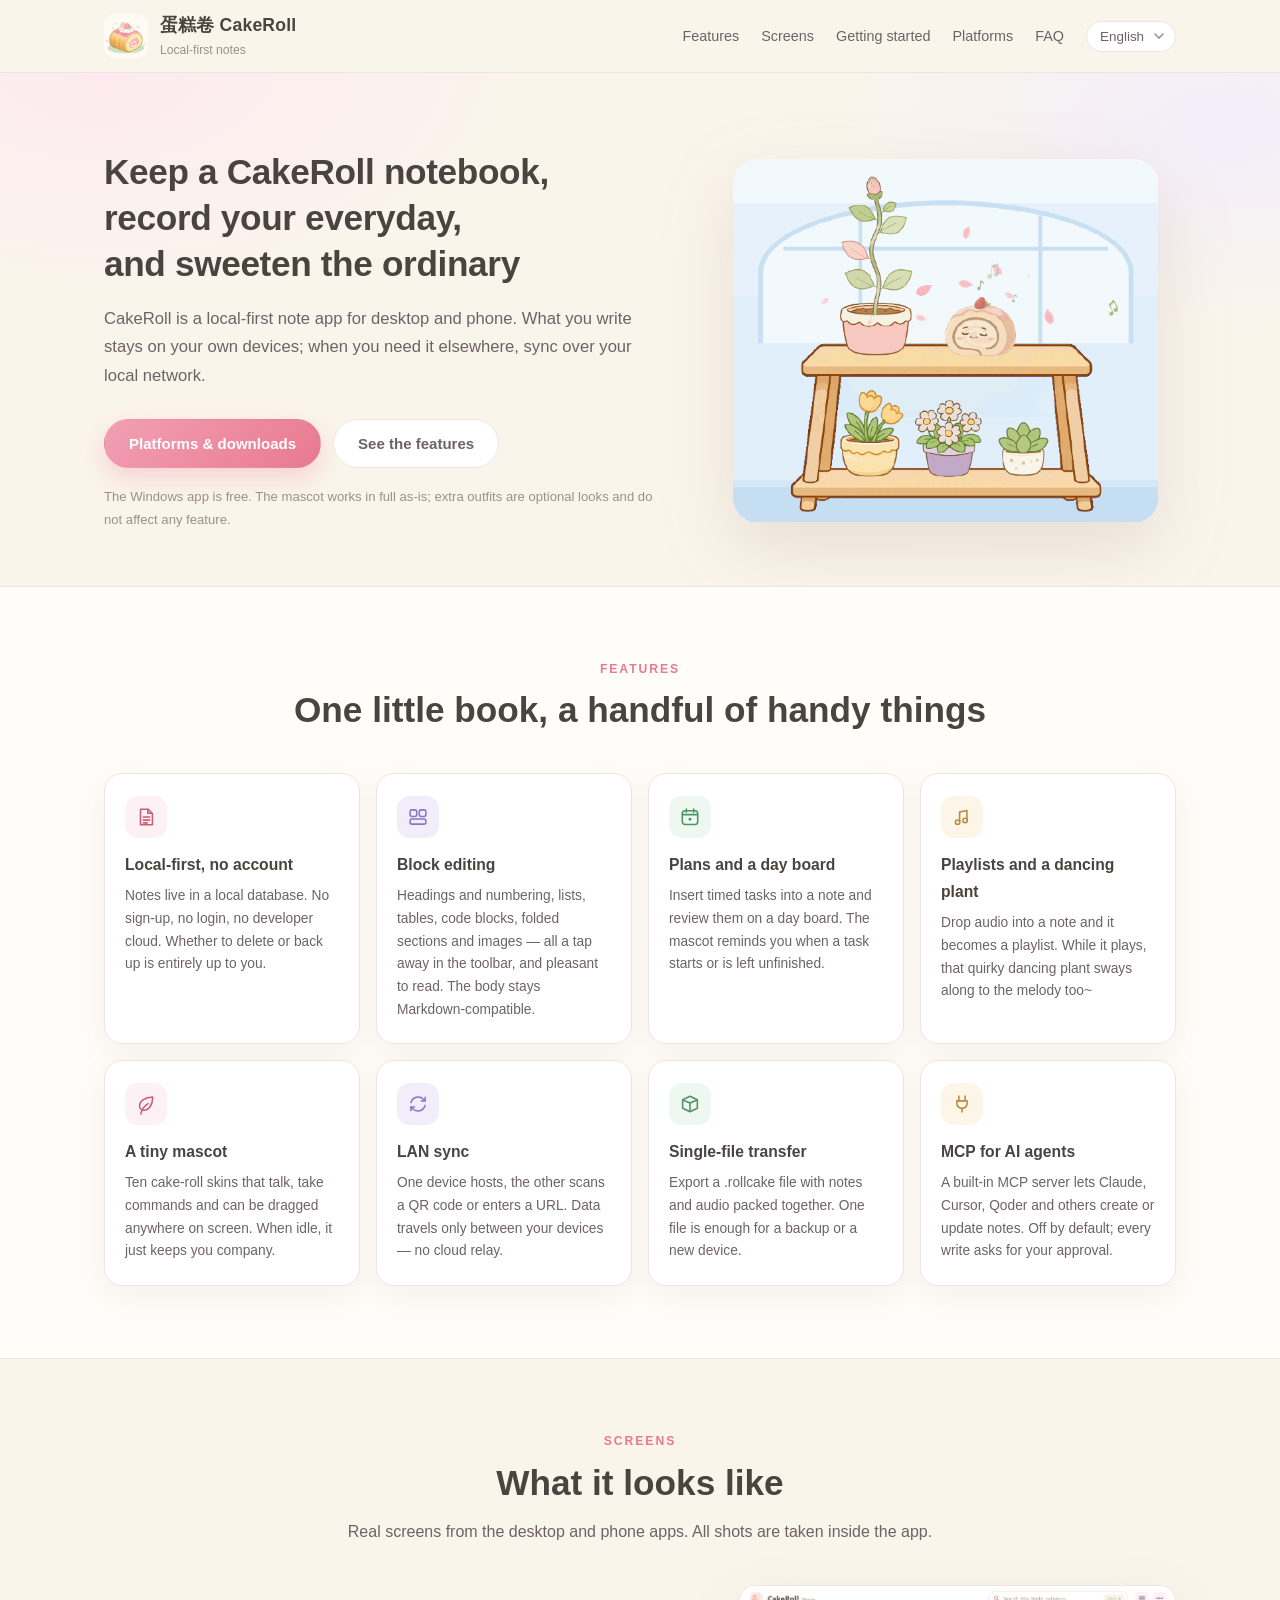
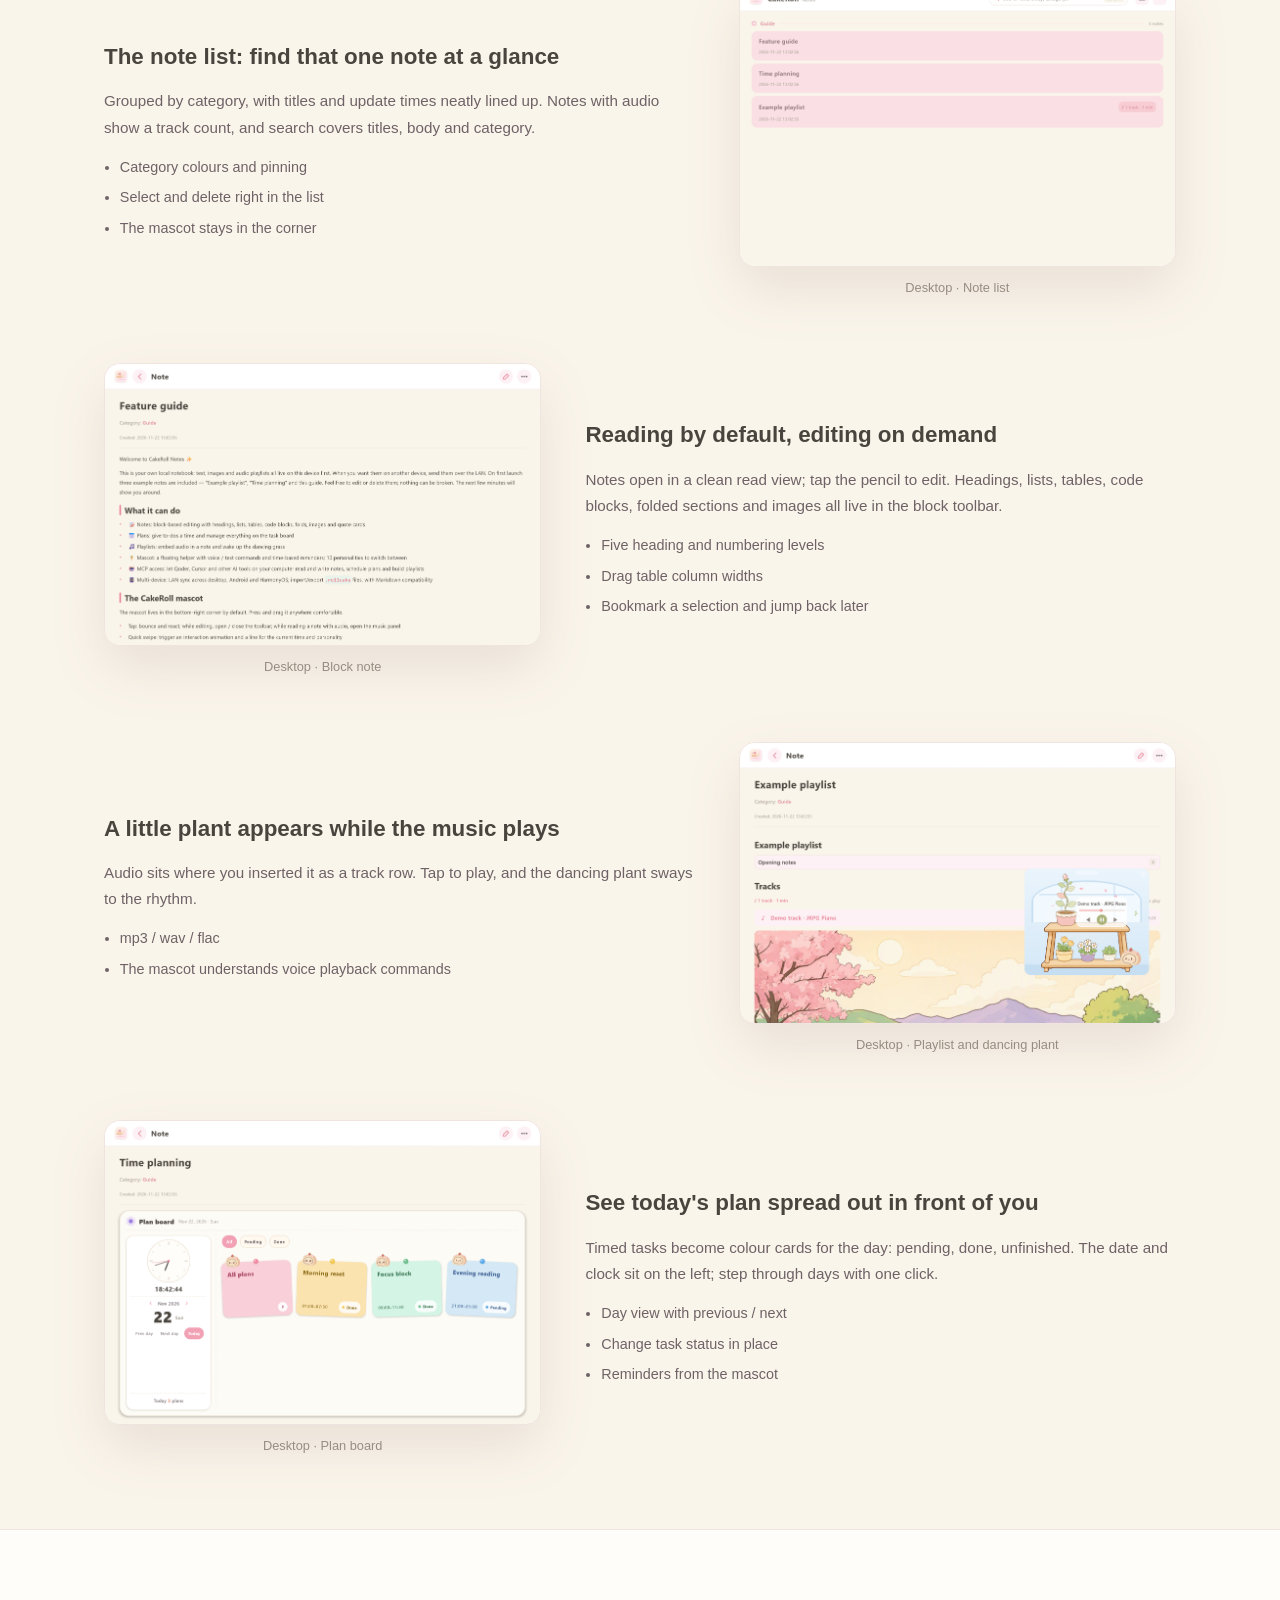
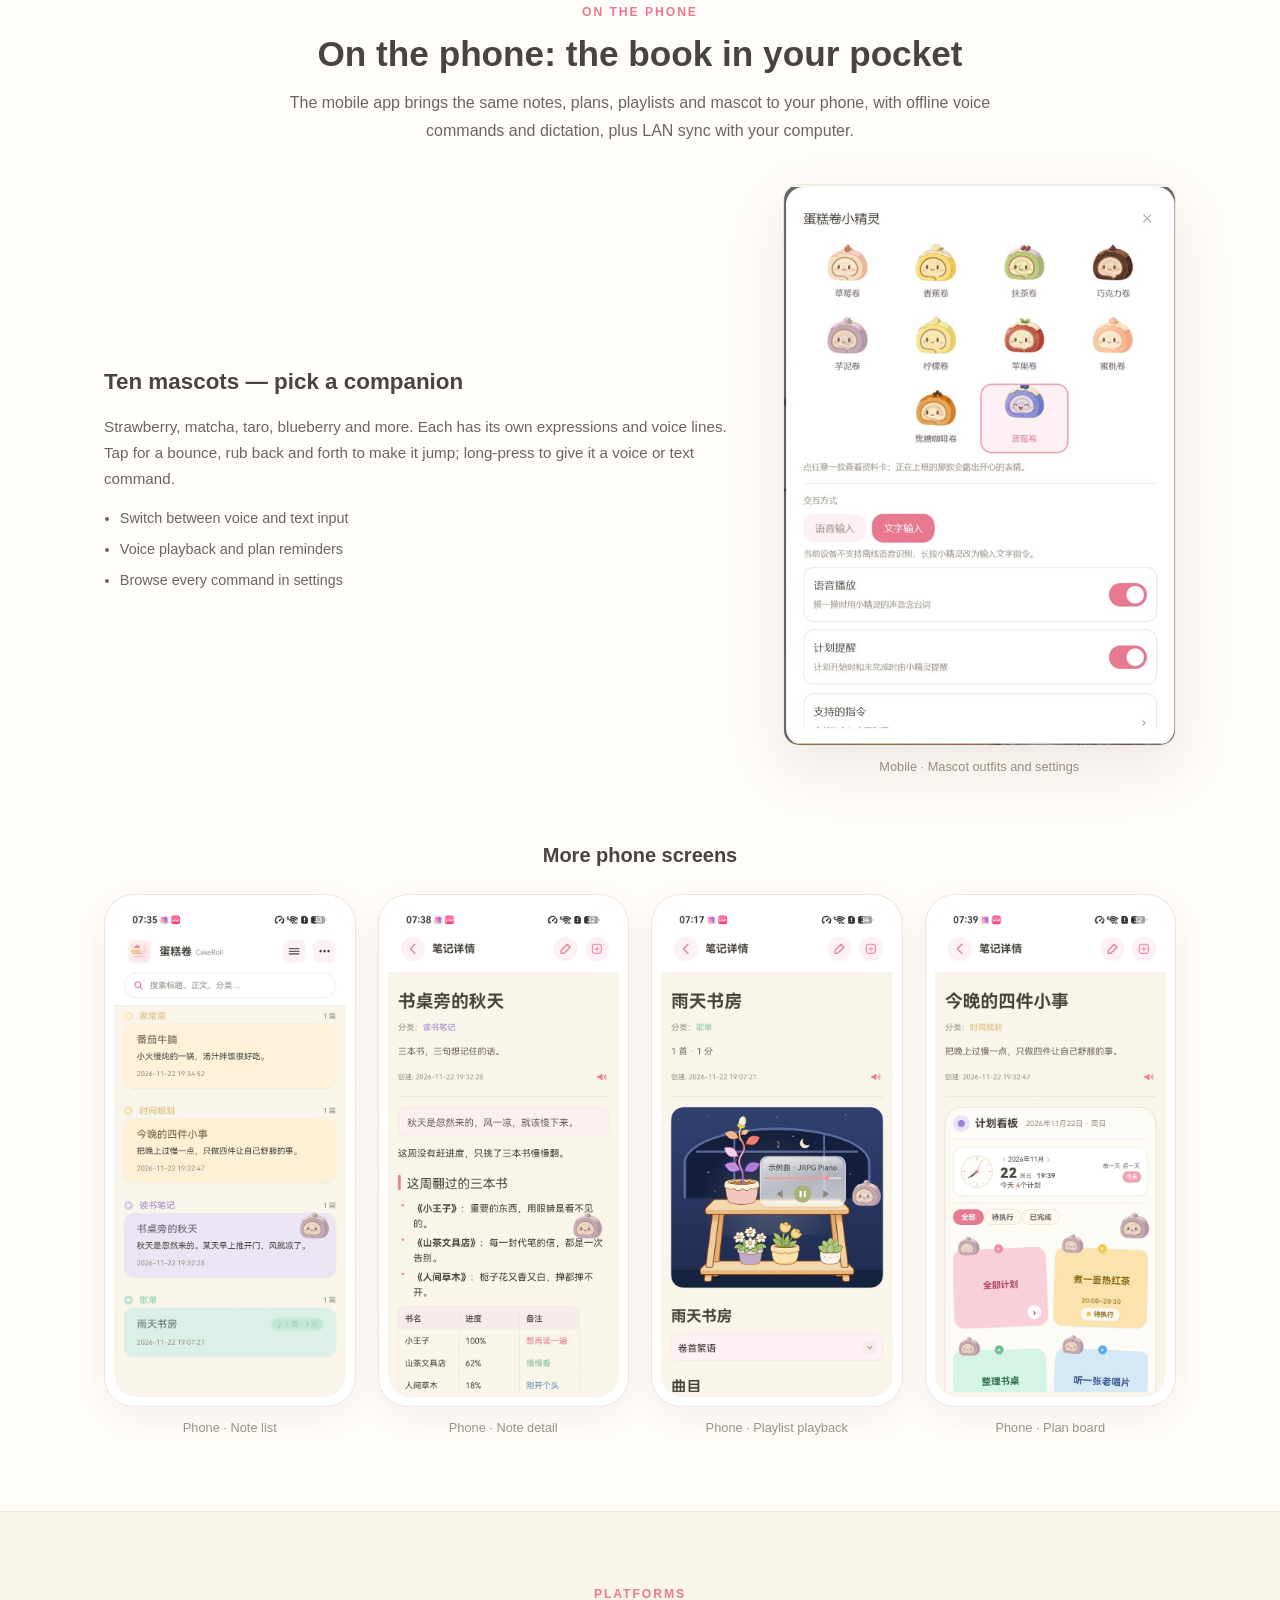
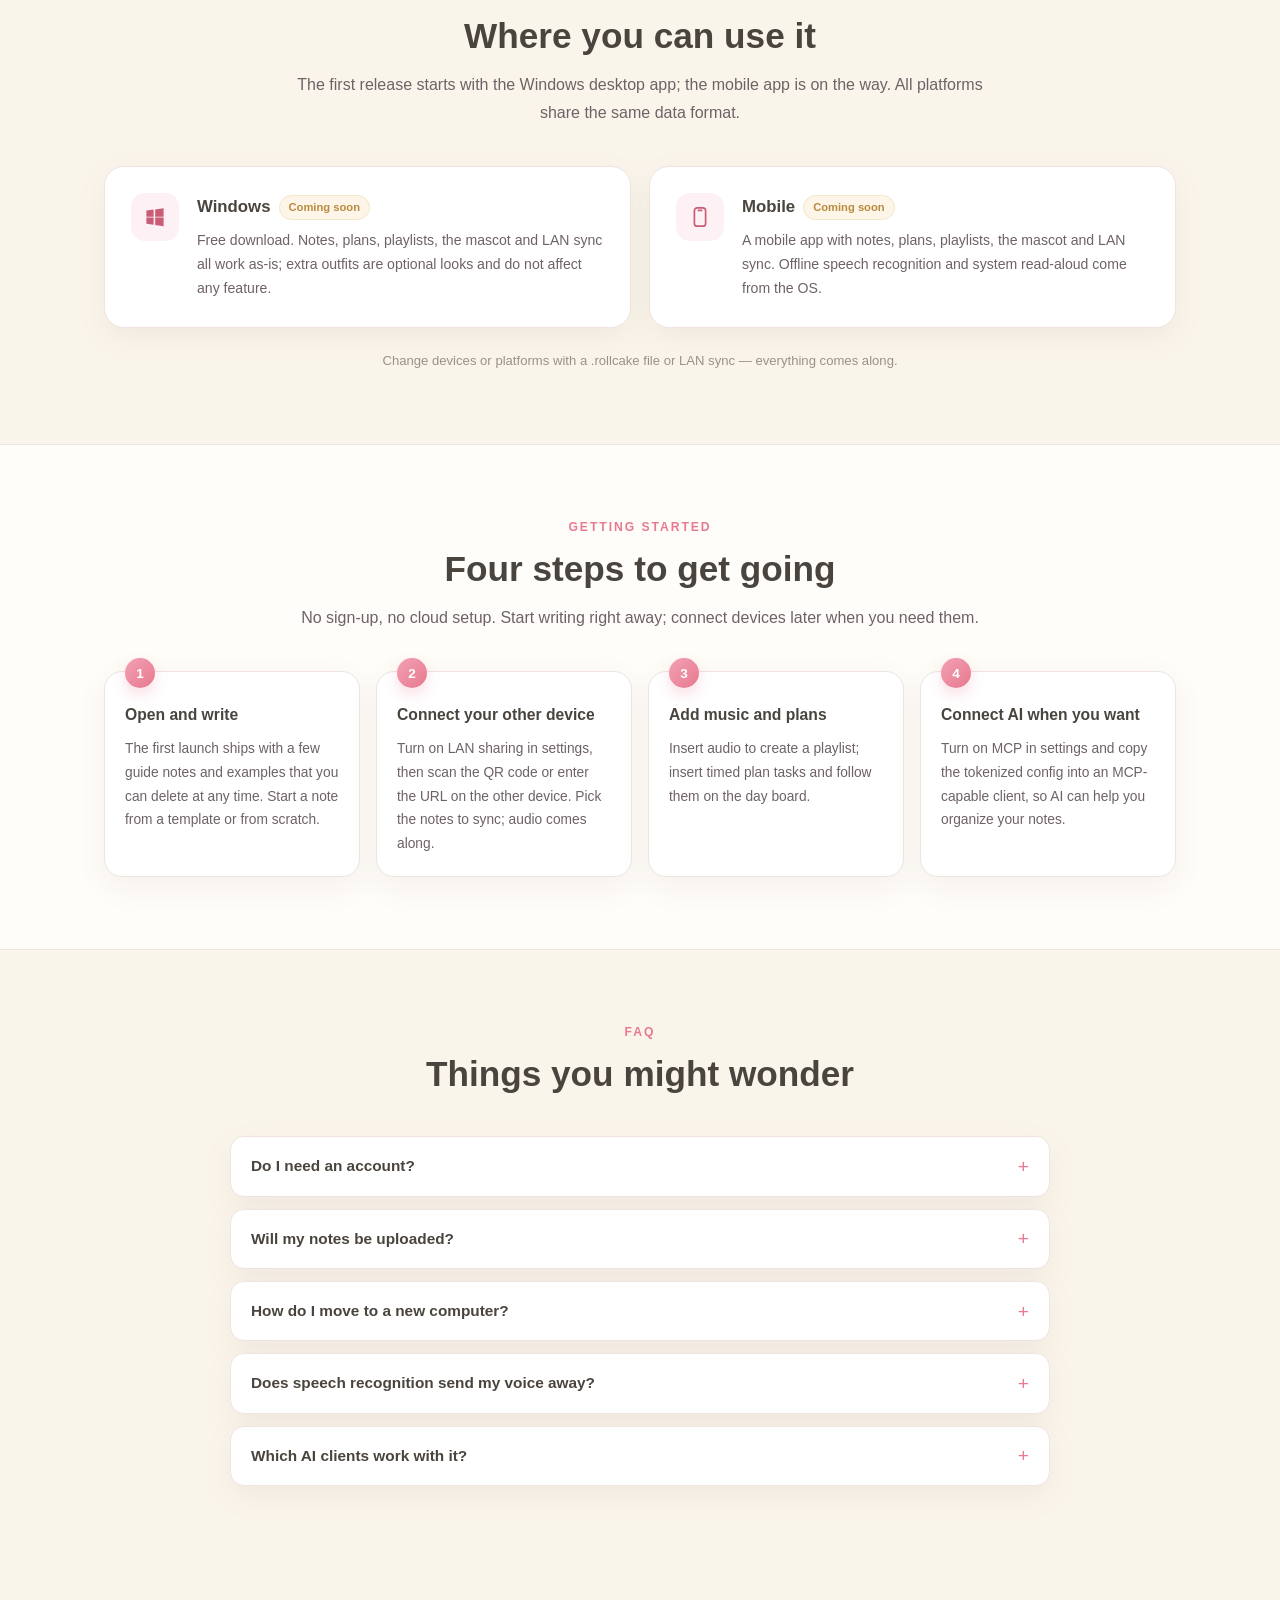
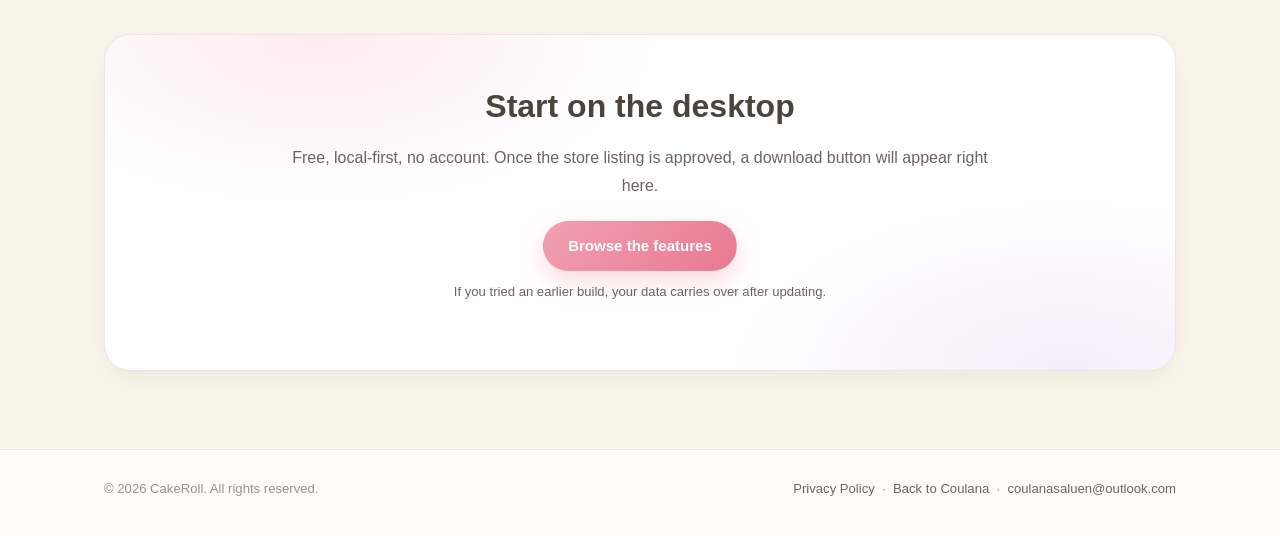
==== cakeroll/index.html @ 629a77d8 "cakeroll" ====
<!DOCTYPE html>
<html lang="zh-CN">

<head>
    <meta charset="UTF-8">
    <meta name="viewport" content="width=device-width, initial-scale=1.0">
    <title>蛋糕卷 CakeRoll - 本地优先的笔记应用</title>
    <meta name="description" content="蛋糕卷是一款本地优先的跨平台笔记应用：块式笔记、计划看板、歌单与跳舞草、小精灵助手、局域网同步与 MCP 接入。">
    <link rel="icon" href="shots/icon.png">
    <link rel="stylesheet" href="css/style.css">
</head>

<body>
    <svg width="0" height="0" style="position:absolute" aria-hidden="true">
        <symbol id="i-note" viewBox="0 0 24 24">
            <path d="M6 3.6h8.4L19 8.2v12.2H6z" fill="none" stroke="currentColor" stroke-width="1.7"
                stroke-linejoin="round" />
            <path d="M14 3.8V8h4.3M9 12h7M9 15.4h7M9 18.4h4.4" fill="none" stroke="currentColor"
                stroke-width="1.7" stroke-linecap="round" />
        </symbol>
        <symbol id="i-blocks" viewBox="0 0 24 24">
            <rect x="3.4" y="4.2" width="7.2" height="7.2" rx="2" fill="none" stroke="currentColor"
                stroke-width="1.7" />
            <rect x="13.4" y="4.2" width="7.2" height="7.2" rx="2" fill="none" stroke="currentColor"
                stroke-width="1.7" />
            <rect x="3.4" y="14.2" width="17.2" height="5.6" rx="2" fill="none" stroke="currentColor"
                stroke-width="1.7" />
        </symbol>
        <symbol id="i-calendar" viewBox="0 0 24 24">
            <rect x="3.6" y="5.2" width="16.8" height="15" rx="3" fill="none" stroke="currentColor"
                stroke-width="1.7" />
            <path d="M3.8 9.4h16.4M8 3.4v3.4M16 3.4v3.4" fill="none" stroke="currentColor"
                stroke-width="1.7" stroke-linecap="round" />
            <circle cx="12" cy="14.4" r="1.6" fill="currentColor" />
        </symbol>
        <symbol id="i-music" viewBox="0 0 24 24">
            <path d="M9.4 17.4V6.6l8-1.6v10.6" fill="none" stroke="currentColor" stroke-width="1.7"
                stroke-linejoin="round" />
            <circle cx="7.2" cy="17.6" r="2.4" fill="none" stroke="currentColor" stroke-width="1.7" />
            <circle cx="15.4" cy="15.8" r="2.4" fill="none" stroke="currentColor" stroke-width="1.7" />
        </symbol>
        <symbol id="i-leaf" viewBox="0 0 24 24">
            <path d="M19.4 4.4C11 4.6 5 8.4 5 14.2c0 2.6 1.9 4.6 4.6 4.6 5.8 0 9.6-6 9.8-14.4z"
                fill="none" stroke="currentColor" stroke-width="1.7" stroke-linejoin="round" />
            <path d="M6.4 23c.8-4.6 3.4-8.6 7.8-11.4" fill="none" stroke="currentColor" stroke-width="1.7"
                stroke-linecap="round" />
        </symbol>
        <symbol id="i-sync" viewBox="0 0 24 24">
            <path d="M4.4 10.4a8 8 0 0 1 13.4-3.6l1.8 1.8M19.6 13.6a8 8 0 0 1-13.4 3.6L4.4 15.4"
                fill="none" stroke="currentColor" stroke-width="1.7" stroke-linecap="round"
                stroke-linejoin="round" />
            <path d="M19.8 4.8v4h-4M4.2 19.2v-4h4" fill="none" stroke="currentColor" stroke-width="1.7"
                stroke-linecap="round" stroke-linejoin="round" />
        </symbol>
        <symbol id="i-box" viewBox="0 0 24 24">
            <path d="M4 7.4l8-3.8 8 3.8v9.2L12 20.4l-8-3.8z" fill="none" stroke="currentColor"
                stroke-width="1.7" stroke-linejoin="round" />
            <path d="M4.2 7.6L12 11l7.8-3.4M12 11v9" fill="none" stroke="currentColor" stroke-width="1.7"
                stroke-linejoin="round" />
        </symbol>
        <symbol id="i-plug" viewBox="0 0 24 24">
            <path d="M8.6 3.4v5.2M15.4 3.4v5.2M6.4 8.6h11.2v2.6a5.6 5.6 0 0 1-11.2 0z" fill="none"
                stroke="currentColor" stroke-width="1.7" stroke-linecap="round" stroke-linejoin="round" />
            <path d="M12 16.8v3.8" fill="none" stroke="currentColor" stroke-width="1.7"
                stroke-linecap="round" />
        </symbol>
        <symbol id="i-windows" viewBox="0 0 24 24">
            <path d="M3.4 5.6l7.2-1v7.2H3.4zM12.2 4.4l8.4-1.2v8.6h-8.4zM3.4 12.6h7.2v7.2l-7.2-1zM12.2 12.6h8.4v8.6l-8.4-1.2z"
                fill="currentColor" />
        </symbol>
        <symbol id="i-phone" viewBox="0 0 24 24">
            <rect x="6.4" y="2.8" width="11.2" height="18.4" rx="2.8" fill="none" stroke="currentColor"
                stroke-width="1.7" />
            <path d="M10.4 5.4h3.2" fill="none" stroke="currentColor" stroke-width="1.7"
                stroke-linecap="round" />
        </symbol>
    </svg>

    <header class="site-header">
        <div class="container">
            <a class="brand" href="../index.html">
                <img src="shots/icon.png" alt="蛋糕卷 CakeRoll">
                <span>
                    <span class="brand-name">蛋糕卷 CakeRoll</span>
                    <span class="brand-tag" data-i18n="tagline">本地优先的笔记应用</span>
                </span>
            </a>
            <nav class="nav header-nav">
                <a href="#features" data-i18n="nav_features">功能</a>
                <a href="#screens" data-i18n="nav_screens">界面</a>
                <a href="#usage" data-i18n="nav_usage">使用</a>
                <a href="#platforms" data-i18n="nav_platforms">平台</a>
                <a href="#faq" data-i18n="nav_faq">常见问题</a>
                <select id="langSelect" class="lang-select" aria-label="Language">
                    <option value="zh">中文</option>
                    <option value="en">English</option>
                </select>
            </nav>
        </div>
    </header>

    <main>
        <section class="hero">
            <div class="container">
                <div class="hero-copy">
                    <h1 data-i18n="hero_title"><span class="hero-title-line">拥有蛋糕卷笔记，</span><span class="hero-title-line">记录你的日常，</span><span class="hero-title-line">给乏味的生活加点甜</span></h1>
                    <p class="hero-lead" data-i18n="hero_lead">蛋糕卷是一款本地优先的跨平台笔记应用。写下的内容保存在你自己的设备上，需要时再通过局域网同步到手机、平板或另一台电脑。</p>
                    <div class="hero-actions">
                        <a class="btn btn-primary" href="#platforms" data-i18n="hero_cta_primary">下载与平台</a>
                        <a class="btn btn-ghost" href="#features" data-i18n="hero_cta_secondary">看看功能</a>
                    </div>
                    <p class="hero-note" data-i18n="hero_note">Windows 版免费。小精灵的所有功能都能直接使用；额外换装只是可选外观，不影响任何功能。</p>
                </div>
                <div class="hero-art">
                    <img src="shots/greenhouse.gif" width="640" height="547" alt="CakeRoll">
                </div>
            </div>
        </section>

        <section id="features" class="section alt">
            <div class="container">
                <div class="section-head">
                    <div class="eyebrow" data-i18n="features_eyebrow">FEATURES</div>
                    <h2 data-i18n="features_title">一个小本子，几件顺手的事</h2>
                </div>
                <div class="feature-grid">
                    <article class="feature">
                        <div class="feature-icon"><svg><use href="#i-note"></use></svg></div>
                        <h3 data-i18n="f1_t">本地优先，不需要账号</h3>
                        <p data-i18n="f1_d">笔记保存在本机数据库，不注册、不登录，也没有开发者云端。删不删、备份到哪，都由你决定。</p>
                    </article>
                    <article class="feature">
                        <div class="feature-icon"><svg><use href="#i-blocks"></use></svg></div>
                        <h3 data-i18n="f2_t">块式编辑</h3>
                        <p data-i18n="f2_d">标题与序号、列表、表格、代码块、折叠块、图片，都在工具栏里随手插入，读起来清清爽爽；正文兼容 Markdown 格式。</p>
                    </article>
                    <article class="feature">
                        <div class="feature-icon"><svg><use href="#i-calendar"></use></svg></div>
                        <h3 data-i18n="f3_t">计划与看板</h3>
                        <p data-i18n="f3_d">在笔记里插入带时间的任务，按天查看计划看板；任务开始或未完成时，小精灵会来提醒。</p>
                    </article>
                    <article class="feature">
                        <div class="feature-icon"><svg><use href="#i-music"></use></svg></div>
                        <h3 data-i18n="f4_t">歌单与跳舞草</h3>
                        <p data-i18n="f4_d">把音频插进笔记，它就变成歌单；播放时，魔性的跳舞草也会跟着旋律摇摆哦~</p>
                    </article>
                    <article class="feature">
                        <div class="feature-icon"><svg><use href="#i-leaf"></use></svg></div>
                        <h3 data-i18n="f5_t">小精灵助手</h3>
                        <p data-i18n="f5_d">十款蛋糕卷皮肤，会说话、能听指令，也能被你拖到屏幕任意角落；闲置时就在旁边安静待着。</p>
                    </article>
                    <article class="feature">
                        <div class="feature-icon"><svg><use href="#i-sync"></use></svg></div>
                        <h3 data-i18n="f6_t">局域网同步</h3>
                        <p data-i18n="f6_d">一台设备打开同步服务，另一台扫码或输入网址就能同步。数据只在你的设备之间走，没有云端中转。</p>
                    </article>
                    <article class="feature">
                        <div class="feature-icon"><svg><use href="#i-box"></use></svg></div>
                        <h3 data-i18n="f7_t">单文件迁移</h3>
                        <p data-i18n="f7_d">导出为 .rollcake 文件，笔记和音频打包在一起；换设备或做备份，一个文件就够了。</p>
                    </article>
                    <article class="feature">
                        <div class="feature-icon"><svg><use href="#i-plug"></use></svg></div>
                        <h3 data-i18n="f8_t">MCP 接入 AI</h3>
                        <p data-i18n="f8_d">内置 MCP 服务，Claude、Cursor、Qoder 等客户端可以直接创建和更新笔记；默认关闭，写入前会请你审批。</p>
                    </article>
                </div>
            </div>
        </section>

        <section id="screens" class="section">
            <div class="container">
                <div class="section-head">
                    <div class="eyebrow" data-i18n="screens_eyebrow">SCREENS</div>
                    <h2 data-i18n="screens_title">它长什么样</h2>
                    <p data-i18n="screens_lead">下面是桌面端与手机端的真实界面。截图均来自应用内部。</p>
                </div>

                <div class="shot-row">
                    <div class="shot-copy">
                        <h3 data-i18n="sc1_t">笔记列表：一眼找到那一篇</h3>
                        <p data-i18n="sc1_d">按分类分组，标题和更新时间排得整整齐齐。带音频的笔记会标出曲目数量，搜索框可以直接找标题、正文和分类。</p>
                        <ul>
                            <li data-i18n="sc1_l1">分类色标与置顶</li>
                            <li data-i18n="sc1_l2">列表内直接勾选删除</li>
                            <li data-i18n="sc1_l3">小精灵常驻右下角</li>
                        </ul>
                    </div>
                    <figure class="shot">
                        <div class="shot-frame"><img src="shots/desktop-list.png" alt="桌面端笔记列表" loading="lazy" data-shot-zh="shots/desktop-list.png" data-shot-en="shots/en/desktop-list.png" data-alt-zh="桌面端笔记列表" data-alt-en="Desktop note list"></div>
                        <figcaption data-i18n="sc1_c">桌面端 · 笔记列表</figcaption>
                    </figure>
                </div>

                <div class="shot-row reverse">
                    <div class="shot-copy">
                        <h3 data-i18n="sc2_t">详情即阅读，编辑要按一下</h3>
                        <p data-i18n="sc2_d">打开笔记默认是干净的阅读态；点右上角的铅笔才进入编辑。标题、列表、表格、代码块、折叠块和图片，都在块工具栏里。</p>
                        <ul>
                            <li data-i18n="sc2_l1">标题与序号分级</li>
                            <li data-i18n="sc2_l2">表格列宽可拖动</li>
                            <li data-i18n="sc2_l3">选区加书签，回头能跳回来</li>
                        </ul>
                    </div>
                    <figure class="shot">
                        <div class="shot-frame"><img src="shots/desktop-detail.png" alt="桌面端笔记详情" loading="lazy" data-shot-zh="shots/desktop-detail.png" data-shot-en="shots/en/desktop-detail.png" data-alt-zh="桌面端笔记详情" data-alt-en="Desktop note detail"></div>
                        <figcaption data-i18n="sc2_c">桌面端 · 块式笔记</figcaption>
                    </figure>
                </div>

                <div class="shot-row">
                    <div class="shot-copy">
                        <h3 data-i18n="sc3_t">听歌的时候，桌上多一盆草</h3>
                        <p data-i18n="sc3_d">音频以曲目行的形式待在你写下的位置。点一下就开始播放，跳舞草会跟着节奏摆动。</p>
                        <ul>
                            <li data-i18n="sc3_l1">mp3 / wav / flac</li>
                            <li data-i18n="sc3_l3">小精灵也能听语音播放指令</li>
                        </ul>
                    </div>
                    <figure class="shot">
                        <div class="shot-frame"><img src="shots/desktop-music.png" alt="桌面端歌单与跳舞草" loading="lazy" data-shot-zh="shots/desktop-music.png" data-shot-en="shots/en/desktop-music.png" data-alt-zh="桌面端歌单与跳舞草" data-alt-en="Desktop playlist with the dancing plant"></div>
                        <figcaption data-i18n="sc3_c">桌面端 · 歌单与跳舞草</figcaption>
                    </figure>
                </div>

                <div class="shot-row reverse">
                    <div class="shot-copy">
                        <h3 data-i18n="sc4_t">今天要做什么，铺在桌上看</h3>
                        <p data-i18n="sc4_d">计划任务带时间，按天汇总成彩色卡片：待执行、已完成、未完成一目了然。左侧有日期和时钟，前后翻一天就行。</p>
                        <ul>
                            <li data-i18n="sc4_l1">按天查看与前后切换</li>
                            <li data-i18n="sc4_l2">任务状态直接点选</li>
                            <li data-i18n="sc4_l3">小精灵到点提醒</li>
                        </ul>
                    </div>
                    <figure class="shot">
                        <div class="shot-frame"><img src="shots/plan-board.jpg" alt="计划看板" loading="lazy" data-shot-zh="shots/plan-board.jpg" data-shot-en="shots/en/plan-board.png" data-alt-zh="计划看板" data-alt-en="Plan board"></div>
                        <figcaption data-i18n="sc4_c">桌面端 · 计划看板</figcaption>
                    </figure>
                </div>
            </div>
        </section>

        <section class="section alt">
            <div class="container">
                <div class="section-head">
                    <div class="eyebrow" data-i18n="phone_eyebrow">ON THE PHONE</div>
                    <h2 data-i18n="phone_title">手机端：把本子揣进口袋</h2>
                    <p data-i18n="phone_lead">手机端复刻了桌面端的笔记、计划、歌单与小精灵。支持离线语音指令和听写，也能和电脑通过局域网同步。</p>
                </div>

                <div class="shot-row" style="grid-template-columns: 1fr 0.62fr;">
                    <div class="shot-copy">
                        <h3 data-i18n="phone_feature_t">十款小精灵，挑一个陪你</h3>
                        <p data-i18n="phone_feature_d">草莓卷、抹茶卷、芋泥卷、蓝莓卷……每一款都有自己的表情和配音。点一下会弹一下，来回蹭两下会开心地跳；长按还能用语音或文字给它下指令。</p>
                        <ul>
                            <li data-i18n="phone_feature_l1">语音输入 / 文字输入可切换</li>
                            <li data-i18n="phone_feature_l2">语音播报与计划提醒开关</li>
                            <li data-i18n="phone_feature_l3">设置里能查全部可用指令</li>
                        </ul>
                    </div>
                    <figure class="shot">
                        <div class="shot-frame"><img src="shots/mobile-mascot.jpg" alt="手机端小精灵设置" loading="lazy"></div>
                        <figcaption data-i18n="phone_feature_c">鸿蒙端 · 小精灵换装与设置</figcaption>
                    </figure>
                </div>

                <div class="section-head" style="margin: 54px auto 26px;">
                    <h2 style="font-size:1.25rem" data-i18n="phone_more_title">手机端还有这些页面</h2>
                </div>

                <div class="phone-grid">
                    <figure class="phone-figure">
                        <div class="phone">
                            <div class="screen">
                                <img src="shots/mobile-list.png" alt="手机端笔记列表" loading="lazy"
                                    onerror="this.closest('.phone-figure').classList.add('missing'); this.remove();">
                                <div class="shot-todo">
                                    <strong data-i18n="todo_title">截图待补</strong>
                                    <span class="todo-file">shots/mobile-list.png</span>
                                    <span class="todo-hint" data-i18n="todo_phone_list">华为端：笔记列表页（分类、搜索、右下角小精灵）</span>
                                </div>
                            </div>
                        </div>
                        <figcaption data-i18n="ph1_c">手机端 · 笔记列表</figcaption>
                    </figure>

                    <figure class="phone-figure">
                        <div class="phone">
                            <div class="screen">
                                <img src="shots/mobile-note.png" alt="手机端笔记详情" loading="lazy"
                                    onerror="this.closest('.phone-figure').classList.add('missing'); this.remove();">
                                <div class="shot-todo">
                                    <strong data-i18n="todo_title">截图待补</strong>
                                    <span class="todo-file">shots/mobile-note.png</span>
                                    <span class="todo-hint" data-i18n="todo_phone_note">华为端：笔记详情页（块式排版、书签或折叠块）</span>
                                </div>
                            </div>
                        </div>
                        <figcaption data-i18n="ph2_c">手机端 · 笔记详情</figcaption>
                    </figure>

                    <figure class="phone-figure">
                        <div class="phone">
                            <div class="screen">
                                <img src="shots/mobile-music.png" alt="手机端歌单播放" loading="lazy"
                                    onerror="this.closest('.phone-figure').classList.add('missing'); this.remove();">
                                <div class="shot-todo">
                                    <strong data-i18n="todo_title">截图待补</strong>
                                    <span class="todo-file">shots/mobile-music.png</span>
                                    <span class="todo-hint" data-i18n="todo_phone_music">华为端：歌单播放页（曲目列表 + 花房/跳舞草）</span>
                                </div>
                            </div>
                        </div>
                        <figcaption data-i18n="ph3_c">手机端 · 歌单播放</figcaption>
                    </figure>

                    <figure class="phone-figure">
                        <div class="phone">
                            <div class="screen">
                                <img src="shots/mobile-plan.png" alt="手机端计划看板" loading="lazy"
                                    onerror="this.closest('.phone-figure').classList.add('missing'); this.remove();">
                                <div class="shot-todo">
                                    <strong data-i18n="todo_title">截图待补</strong>
                                    <span class="todo-file">shots/mobile-plan.png</span>
                                    <span class="todo-hint" data-i18n="todo_phone_plan">华为端：计划看板（今天的任务卡片）</span>
                                </div>
                            </div>
                        </div>
                        <figcaption data-i18n="ph4_c">手机端 · 计划看板</figcaption>
                    </figure>
                </div>
            </div>
        </section>

        <section id="platforms" class="section">
            <div class="container">
                <div class="section-head">
                    <div class="eyebrow" data-i18n="platforms_eyebrow">PLATFORMS</div>
                    <h2 data-i18n="platforms_title">在哪里可以用</h2>
                    <p data-i18n="platforms_lead">第一版从 Windows 桌面端开始，移动端准备中；各端共用同一种数据格式。</p>
                </div>
                <div class="platform-grid">
                    <article class="platform">
                        <div class="platform-icon"><svg><use href="#i-windows"></use></svg></div>
                        <div>
                            <h3>Windows <span class="badge soon" data-i18n="win_badge">即将上架</span></h3>
                            <p data-i18n="win_d">免费下载。笔记、计划、歌单、小精灵和局域网同步都能直接使用；额外换装是可选外观，不影响任何功能。</p>
                        </div>
                    </article>
                    <article class="platform">
                        <div class="platform-icon"><svg><use href="#i-phone"></use></svg></div>
                        <div>
                            <h3><span data-i18n="mobile_h3">移动端</span> <span class="badge soon" data-i18n="mobile_badge">敬请期待</span></h3>
                            <p data-i18n="mobile_d">手机端支持笔记、计划、歌单、小精灵与局域网同步。离线语音识别与系统朗读由系统能力提供。</p>
                        </div>
                    </article>
                </div>
                <p class="hero-note" style="text-align:center; margin-top:22px" data-i18n="platform_footnote">换设备、换平台时，用 .rollcake 文件或局域网同步即可带走全部内容。</p>
            </div>
        </section>

        <section id="usage" class="section alt">
            <div class="container">
                <div class="section-head">
                    <div class="eyebrow" data-i18n="usage_eyebrow">GETTING STARTED</div>
                    <h2 data-i18n="usage_title">四步用起来</h2>
                    <p data-i18n="usage_lead">不注册，不配置云端；打开就能写，需要时再逐步把设备连起来。</p>
                </div>
                <div class="steps">
                    <article class="step">
                        <h3 data-i18n="st1_t">打开就写</h3>
                        <p data-i18n="st1_d">首次启动自带几篇说明和示例，读完可以随手删掉。新建笔记时选个模板，或者从空白开始。</p>
                    </article>
                    <article class="step">
                        <h3 data-i18n="st2_t">连上另一台设备</h3>
                        <p data-i18n="st2_d">在设置里开启局域网共享，另一台设备扫码或输入网址；选择要同步的笔记，音频也会一起过去。</p>
                    </article>
                    <article class="step">
                        <h3 data-i18n="st3_t">把歌和计划放进去</h3>
                        <p data-i18n="st3_d">插入音频就生成歌单；在笔记里插入带时间的计划任务，用看板按天跟进。</p>
                    </article>
                    <article class="step">
                        <h3 data-i18n="st4_t">需要时再接 AI</h3>
                        <p data-i18n="st4_d">在设置里开启 MCP，把带令牌的配置复制到支持 MCP 的客户端，让 AI 帮你整理记录。</p>
                    </article>
                </div>
            </div>
        </section>

        <section id="faq" class="section">
            <div class="container">
                <div class="section-head">
                    <div class="eyebrow" data-i18n="faq_eyebrow">FAQ</div>
                    <h2 data-i18n="faq_title">你可能想知道</h2>
                </div>
                <div class="faq">
                    <details>
                        <summary data-i18n="q1">需要注册账号吗？</summary>
                        <p data-i18n="a1">不需要。蛋糕卷没有账号系统，也没有开发者云端；第一次打开就能直接写。</p>
                    </details>
                    <details>
                        <summary data-i18n="q2">我的笔记会被上传吗？</summary>
                        <p data-i18n="a2">不会。默认只在本地读写。只有你主动开启局域网共享、网页导入或 MCP，数据才会按你指定的范围流动；开发者没有接收这些数据的服务器。</p>
                    </details>
                    <details>
                        <summary data-i18n="q3">换电脑怎么迁移？</summary>
                        <p data-i18n="a3">在新设备导入导出的 .rollcake 文件，或者在同一个局域网里同步过去，内容会一起带过去。</p>
                    </details>
                    <details>
                        <summary data-i18n="q6">语音识别会把录音传走吗？</summary>
                        <p data-i18n="a6">鸿蒙端使用系统的离线语音识别能力，录音不需要离开设备；桌面端目前使用文字输入。小精灵的语音播报也走系统语音合成。</p>
                    </details>
                    <details>
                        <summary data-i18n="q7">可以接哪些 AI 客户端？</summary>
                        <p data-i18n="a7">任何支持 MCP 的客户端都可以，例如 Claude、Cursor、Qoder。配置只保存在你的设备上，服务默认关闭，开启后仍需逐个请求审批。</p>
                    </details>
                </div>
            </div>
        </section>

        <section class="cta">
            <div class="container">
                <div class="cta-box">
                    <h2 data-i18n="cta_title">先从电脑端开始</h2>
                    <p data-i18n="cta_lead">免费、本地优先、不需要账号。等商店页面通过审核后，这里会直接给出下载按钮。</p>
                    <a class="btn btn-primary" href="#features" data-i18n="cta_btn">再逛逛功能</a>
                    <p class="hero-note" data-i18n="cta_note">如果你已经在旧版本试用，更新后数据会原样保留。</p>
                </div>
            </div>
        </section>
    </main>

    <footer class="site-footer">
        <div class="container">
            <span>&copy; 2026 CakeRoll. <span data-i18n="footer_rights">保留所有权利。</span></span>
            <span>
                <a href="privacy.html" data-i18n="footer_privacy">隐私政策</a>
                &nbsp;·&nbsp;
                <a href="../index.html" data-i18n="footer_home">回到 Coulana</a>
                &nbsp;·&nbsp;
                <a href="mailto:coulanasaluen@outlook.com">coulanasaluen@outlook.com</a>
            </span>
        </div>
    </footer>

    <script src="js/i18n.js"></script>
</body>

</html>
---- cakeroll/css/style.css ----
* {
    margin: 0;
    padding: 0;
    box-sizing: border-box;
}

:root {
    --paper: #faf5eb;
    --surface: #ffffff;
    --ink: #4a443e;
    --muted: #6e6266;
    --weak: #9a9186;
    --line: #f0e4e0;
    --pink: #e8798f;
    --pink-soft: #f2a0b4;
    --pink-tile: #fdf1f5;
    --matcha: #7cbf92;
    --lav: #eae2f7;
    --shadow: 0 10px 30px rgba(122, 88, 76, 0.08);
    --shadow-lg: 0 22px 56px rgba(122, 88, 76, 0.13);
}

html {
    scroll-behavior: smooth;
}

body {
    font-family: -apple-system, BlinkMacSystemFont, "Segoe UI", "PingFang SC", "Microsoft YaHei", Roboto, "Helvetica Neue", Arial, sans-serif;
    color: var(--ink);
    background: var(--paper);
    line-height: 1.72;
}

a {
    color: inherit;
    text-decoration: none;
}

img {
    max-width: 100%;
    display: block;
}

.container {
    max-width: 1120px;
    margin: 0 auto;
    padding: 0 24px;
}

/* Header */
.site-header {
    position: sticky;
    top: 0;
    z-index: 50;
    background: rgba(250, 245, 235, 0.88);
    backdrop-filter: blur(12px);
    -webkit-backdrop-filter: blur(12px);
    border-bottom: 1px solid var(--line);
}

.site-header .container {
    display: flex;
    align-items: center;
    justify-content: space-between;
    gap: 20px;
    padding-top: 12px;
    padding-bottom: 12px;
}

.brand {
    display: flex;
    align-items: center;
    gap: 12px;
    min-width: 0;
}

.brand img {
    width: 44px;
    height: 44px;
    object-fit: contain;
    border-radius: 12px;
    background: #fff;
}

.brand-name {
    font-size: 1.1rem;
    font-weight: 700;
    line-height: 1.25;
    letter-spacing: 0.01em;
}

.brand-tag {
    display: block;
    font-size: 0.76rem;
    font-weight: 400;
    color: var(--weak);
}

.nav {
    display: flex;
    align-items: center;
    gap: 22px;
}

.nav a {
    font-size: 0.9rem;
    color: var(--muted);
    transition: color 0.18s;
}

.nav a:hover {
    color: var(--pink);
}

.lang-select {
    appearance: none;
    background: #fff;
    border: 1px solid var(--line);
    color: var(--muted);
    font-size: 0.84rem;
    padding: 7px 30px 7px 13px;
    border-radius: 999px;
    cursor: pointer;
    outline: none;
    background-image: url("data:image/svg+xml;utf8,<svg xmlns='http://www.w3.org/2000/svg' width='10' height='6' viewBox='0 0 10 6'><path d='M1 1l4 4 4-4' fill='none' stroke='%239a9186' stroke-width='1.6' stroke-linecap='round'/></svg>");
    background-repeat: no-repeat;
    background-position: right 11px center;
}

.lang-select:hover {
    border-color: #e6cfd7;
    color: var(--ink);
}

/* Hero */
.hero {
    position: relative;
    overflow: hidden;
    padding: 76px 0 54px;
    background:
        radial-gradient(700px 360px at 8% 0%, #fdeaf0 0%, rgba(253, 234, 240, 0) 62%),
        radial-gradient(640px 340px at 96% 10%, #f3edfb 0%, rgba(243, 237, 251, 0) 60%),
        var(--paper);
}

.hero .container {
    display: grid;
    grid-template-columns: 1.1fr 0.9fr;
    gap: 46px;
    align-items: center;
}

.hero h1 {
    font-size: clamp(1.75rem, 3vw, 2.2rem);
    line-height: 1.3;
    font-weight: 700;
    letter-spacing: -0.01em;
}

.hero-title-line {
    display: inline-block;
}

.hero-lead {
    margin-top: 18px;
    color: var(--muted);
    font-size: 1.04rem;
    max-width: 34em;
}

.hero-actions {
    display: flex;
    flex-wrap: wrap;
    gap: 12px;
    margin-top: 28px;
}

.btn {
    display: inline-flex;
    align-items: center;
    justify-content: center;
    gap: 8px;
    font-size: 0.94rem;
    font-weight: 600;
    border-radius: 999px;
    padding: 11px 24px;
    border: 1px solid transparent;
    transition: transform 0.18s ease, filter 0.18s ease, background 0.18s ease;
}

.btn:hover {
    transform: translateY(-1px);
}

.btn-primary {
    color: #fff;
    background: linear-gradient(135deg, #f2a0b4, #e8798f);
    box-shadow: 0 10px 24px rgba(232, 121, 143, 0.28);
}

.btn-primary:hover {
    filter: brightness(1.04);
}

.btn-ghost {
    background: #fff;
    border-color: var(--line);
    color: var(--muted);
}

.btn-ghost:hover {
    border-color: #e6cfd7;
    color: var(--ink);
}

.hero-note {
    margin-top: 18px;
    font-size: 0.82rem;
    color: var(--weak);
}

.hero-art {
    position: relative;
    display: flex;
    justify-content: center;
}

.hero-art img {
    width: min(430px, 92%);
    height: auto;
    filter: drop-shadow(0 26px 36px rgba(122, 88, 76, 0.14));
    animation: float 7s ease-in-out infinite;
}

@keyframes float {
    0%, 100% { transform: translateY(0); }
    50% { transform: translateY(-10px); }
}

.hero-art::before {
    content: "";
    position: absolute;
    inset: 16% 8% 4%;
    background: radial-gradient(closest-side, rgba(253, 241, 245, 0.95), rgba(253, 241, 245, 0));
    z-index: -1;
}

/* Sections */
.section {
    padding: 72px 0;
}

.section.alt {
    background: #fffdf9;
    border-top: 1px solid var(--line);
    border-bottom: 1px solid var(--line);
}

.section-head {
    max-width: 720px;
    margin: 0 auto 40px;
    text-align: center;
}

.eyebrow {
    font-size: 0.76rem;
    letter-spacing: 0.16em;
    text-transform: uppercase;
    color: var(--pink);
    font-weight: 600;
}

.section-head h2 {
    font-size: clamp(1.6rem, 3vw, 2.2rem);
    line-height: 1.3;
    margin-top: 8px;
}

.section-head p {
    margin-top: 12px;
    color: var(--muted);
}

/* Features */
.feature-grid {
    display: grid;
    grid-template-columns: repeat(4, 1fr);
    gap: 16px;
}

.feature {
    background: var(--surface);
    border: 1px solid var(--line);
    border-radius: 18px;
    padding: 22px 20px;
    box-shadow: var(--shadow);
    transition: transform 0.2s ease, box-shadow 0.2s ease;
}

.feature:hover {
    transform: translateY(-4px);
    box-shadow: var(--shadow-lg);
}

.feature-icon {
    width: 42px;
    height: 42px;
    border-radius: 13px;
    display: grid;
    place-items: center;
    background: var(--pink-tile);
    color: #c95d75;
    margin-bottom: 14px;
}

.feature:nth-child(4n+2) .feature-icon {
    background: #f3edfb;
    color: #8a76c4;
}

.feature:nth-child(4n+3) .feature-icon {
    background: #eef8f1;
    color: #4f9367;
}

.feature:nth-child(4n+4) .feature-icon {
    background: #fdf6e8;
    color: #b98a3e;
}

.feature-icon svg {
    width: 22px;
    height: 22px;
}

.feature h3 {
    font-size: 0.98rem;
    margin-bottom: 6px;
}

.feature p {
    font-size: 0.86rem;
    color: var(--muted);
    line-height: 1.65;
}

/* Screenshots */
.shot-row {
    display: grid;
    grid-template-columns: 1.35fr 1fr;
    gap: 44px;
    align-items: center;
    margin-bottom: 64px;
}

.shot-row:last-child {
    margin-bottom: 0;
}

.shot-row.reverse {
    grid-template-columns: 1fr 1.35fr;
}

.shot-row.reverse .shot-copy {
    order: 2;
}

.shot-row.reverse .shot {
    order: 1;
}

.shot-copy h3 {
    font-size: 1.4rem;
    margin-bottom: 12px;
}

.shot-copy p {
    color: var(--muted);
    font-size: 0.95rem;
}

.shot-copy ul {
    margin: 14px 0 0 1.1em;
    color: var(--muted);
    font-size: 0.9rem;
}

.shot-copy li {
    margin-bottom: 6px;
}

.shot {
    margin: 0;
}

.shot-frame {
    position: relative;
    border-radius: 16px;
    overflow: hidden;
    background: #fff;
    border: 1px solid var(--line);
    box-shadow: var(--shadow-lg);
}

.shot-frame img {
    width: 100%;
    height: auto;
}

.shot figcaption {
    margin-top: 10px;
    font-size: 0.8rem;
    color: var(--weak);
    text-align: center;
}

.shot-todo {
    display: none;
    min-height: 300px;
    padding: 28px;
    flex-direction: column;
    align-items: center;
    justify-content: center;
    gap: 8px;
    text-align: center;
    color: var(--muted);
    background:
        repeating-linear-gradient(135deg, #fffdfb 0 12px, #fdf7f4 12px 24px);
    border: 1px dashed #e8d5cd;
    border-radius: 16px;
}

.shot.missing .shot-frame {
    border: none;
    box-shadow: none;
    background: transparent;
    overflow: visible;
}

.shot.missing .shot-todo {
    display: flex;
}

.shot-todo strong {
    color: #c95d75;
    font-size: 0.95rem;
}

.shot-todo .todo-file {
    font-family: ui-monospace, SFMono-Regular, Consolas, monospace;
    font-size: 0.82rem;
    color: var(--ink);
    background: #fff;
    border: 1px solid var(--line);
    padding: 3px 10px;
    border-radius: 999px;
}

.shot-todo .todo-hint {
    font-size: 0.82rem;
    max-width: 26em;
}

/* Phones */
.phone-grid {
    display: grid;
    grid-template-columns: repeat(4, 1fr);
    gap: 22px;
    align-items: start;
}

.phone-figure {
    margin: 0;
}

.phone {
    border-radius: 30px;
    padding: 9px;
    background: #fff;
    border: 1px solid var(--line);
    box-shadow: var(--shadow);
}

.phone .screen {
    border-radius: 23px;
    overflow: hidden;
    background: #fdf7f2;
    aspect-ratio: 9 / 19.2;
    display: flex;
    align-items: stretch;
}

.phone .screen img {
    width: 100%;
    height: 100%;
    object-fit: cover;
    object-position: top center;
}

.phone-figure figcaption {
    margin-top: 10px;
    font-size: 0.8rem;
    color: var(--weak);
    text-align: center;
}

.phone-figure.missing .screen {
    border: none;
    background: transparent;
    aspect-ratio: auto;
}

.phone .shot-todo {
    display: none;
    width: 100%;
    border-radius: 23px;
    min-height: 100%;
    padding: 18px 14px;
}

.phone-figure.missing .shot-todo {
    display: flex;
    min-height: 320px;
}

.phone-figure.missing .shot-todo .todo-hint {
    font-size: 0.76rem;
}

/* Platforms */
.platform-grid {
    display: grid;
    grid-template-columns: repeat(2, 1fr);
    gap: 18px;
}

.platform {
    background: var(--surface);
    border: 1px solid var(--line);
    border-radius: 20px;
    padding: 26px;
    box-shadow: var(--shadow);
    display: flex;
    gap: 18px;
}

.platform-icon {
    width: 48px;
    height: 48px;
    flex: none;
    border-radius: 14px;
    display: grid;
    place-items: center;
    background: var(--pink-tile);
    color: #c95d75;
}

.platform-icon svg {
    width: 24px;
    height: 24px;
}

.platform h3 {
    font-size: 1.05rem;
    display: flex;
    flex-wrap: wrap;
    align-items: center;
    gap: 8px;
}

.platform p {
    margin-top: 6px;
    color: var(--muted);
    font-size: 0.88rem;
}

.badge {
    font-size: 0.7rem;
    font-weight: 600;
    color: #4f9367;
    background: #eef8f1;
    border: 1px solid #dcefe2;
    padding: 2px 9px;
    border-radius: 999px;
}

.badge.soon {
    color: #b98a3e;
    background: #fdf6e8;
    border-color: #f4e6c8;
}

.platform .note {
    margin-top: 10px;
    font-size: 0.8rem;
    color: var(--weak);
}

/* Steps */
.steps {
    display: grid;
    grid-template-columns: repeat(4, 1fr);
    gap: 16px;
    counter-reset: step;
}

.step {
    position: relative;
    background: var(--surface);
    border: 1px solid var(--line);
    border-radius: 18px;
    padding: 24px 20px 20px;
    box-shadow: var(--shadow);
}

.step::before {
    counter-increment: step;
    content: counter(step);
    position: absolute;
    top: -14px;
    left: 20px;
    width: 30px;
    height: 30px;
    border-radius: 50%;
    display: grid;
    place-items: center;
    font-size: 0.85rem;
    font-weight: 700;
    color: #fff;
    background: linear-gradient(135deg, #f2a0b4, #e8798f);
    box-shadow: 0 6px 14px rgba(232, 121, 143, 0.25);
}

.step h3 {
    font-size: 0.98rem;
    margin: 6px 0 8px;
}

.step p {
    font-size: 0.86rem;
    color: var(--muted);
}

/* FAQ */
.faq {
    max-width: 820px;
    margin: 0 auto;
}

.faq details {
    background: var(--surface);
    border: 1px solid var(--line);
    border-radius: 14px;
    padding: 16px 20px;
    margin-bottom: 12px;
    box-shadow: var(--shadow);
}

.faq summary {
    cursor: pointer;
    font-size: 0.96rem;
    font-weight: 600;
    list-style: none;
    display: flex;
    align-items: center;
    justify-content: space-between;
    gap: 14px;
}

.faq summary::-webkit-details-marker {
    display: none;
}

.faq summary::after {
    content: "+";
    color: var(--pink);
    font-size: 1.2rem;
    font-weight: 400;
    line-height: 1;
}

.faq details[open] summary::after {
    content: "−";
}

.faq details p {
    margin-top: 10px;
    color: var(--muted);
    font-size: 0.9rem;
}

/* CTA */
.cta {
    padding: 64px 0 78px;
    text-align: center;
}

.cta-box {
    background:
        radial-gradient(480px 240px at 20% 0%, #fdeaf0 0%, rgba(253, 234, 240, 0) 70%),
        radial-gradient(480px 240px at 90% 100%, #f3edfb 0%, rgba(243, 237, 251, 0) 70%),
        #fff;
    border: 1px solid var(--line);
    border-radius: 26px;
    padding: 44px 28px;
    box-shadow: var(--shadow);
}

.cta-box h2 {
    font-size: clamp(1.5rem, 2.8vw, 2rem);
}

.cta-box p {
    margin: 10px auto 22px;
    color: var(--muted);
    max-width: 46em;
}

/* Footer */
.site-footer {
    border-top: 1px solid var(--line);
    padding: 28px 0 36px;
    background: #fffdf9;
}

.site-footer .container {
    display: flex;
    flex-wrap: wrap;
    gap: 10px 24px;
    align-items: center;
    justify-content: space-between;
    color: var(--weak);
    font-size: 0.82rem;
}

.site-footer a {
    color: var(--muted);
}

.site-footer a:hover {
    color: var(--pink);
}

/* Privacy */
.page-head {
    padding: 56px 0 26px;
    background:
        radial-gradient(600px 300px at 10% 0%, #fdeaf0 0%, rgba(253, 234, 240, 0) 62%),
        var(--paper);
}

.page-head h1 {
    font-size: clamp(1.8rem, 3.4vw, 2.4rem);
}

.page-meta {
    margin-top: 10px;
    color: var(--weak);
    font-size: 0.9rem;
}

.privacy-wrap {
    padding: 10px 0 72px;
}

.privacy-card {
    background: var(--surface);
    border: 1px solid var(--line);
    border-radius: 20px;
    padding: 34px 36px;
    box-shadow: var(--shadow);
    max-width: 880px;
    margin: 0 auto;
}

.privacy-card section {
    margin-bottom: 30px;
}

.privacy-card section:last-child {
    margin-bottom: 0;
}

.privacy-card h2 {
    font-size: 1.15rem;
    margin-bottom: 10px;
    padding-bottom: 8px;
    border-bottom: 1px solid var(--line);
}

.privacy-card h3 {
    font-size: 0.98rem;
    margin: 16px 0 6px;
}

.privacy-card p {
    color: var(--muted);
    font-size: 0.92rem;
    margin-bottom: 8px;
}

.privacy-card ul,
.privacy-card ol {
    margin: 6px 0 8px 1.4em;
    color: var(--muted);
    font-size: 0.92rem;
}

.privacy-card li {
    margin-bottom: 6px;
}

.privacy-card .highlight {
    color: #c95d75;
    font-weight: 600;
}

.privacy-card code {
    font-family: ui-monospace, SFMono-Regular, Consolas, monospace;
    font-size: 0.85em;
    background: #fdf7f2;
    border: 1px solid var(--line);
    border-radius: 5px;
    padding: 1px 5px;
    color: #8a5a68;
}

.privacy-card a {
    color: #c95d75;
    text-decoration: underline;
    text-underline-offset: 2px;
}

/* Responsive */
@media (max-width: 980px) {
    .hero .container {
        grid-template-columns: 1fr;
        gap: 28px;
    }

    .hero-art {
        order: -1;
    }

    .hero-art img {
        width: 250px;
    }

    .feature-grid {
        grid-template-columns: repeat(2, 1fr);
    }

    .shot-row,
    .shot-row.reverse {
        grid-template-columns: 1fr;
        gap: 22px;
    }

    .shot-row.reverse .shot-copy,
    .shot-row.reverse .shot {
        order: 0;
    }

    .phone-grid {
        grid-template-columns: repeat(2, 1fr);
    }

    .steps {
        grid-template-columns: repeat(2, 1fr);
        row-gap: 26px;
    }

    .platform-grid {
        grid-template-columns: 1fr;
    }

    .nav a:not(.lang-wrap) {
        display: none;
    }
}

@media (max-width: 620px) {
    .header-nav {
        gap: 10px;
    }

    .brand img {
        width: 38px;
        height: 38px;
    }

    .brand-name {
        font-size: 1rem;
    }

    .hero {
        padding-top: 46px;
    }

    .section {
        padding: 52px 0;
    }

    .feature-grid {
        grid-template-columns: 1fr;
    }

    .phone-grid {
        grid-template-columns: repeat(2, 1fr);
        gap: 14px;
    }

    .steps {
        grid-template-columns: 1fr;
    }

    .privacy-card {
        padding: 24px 20px;
    }
}
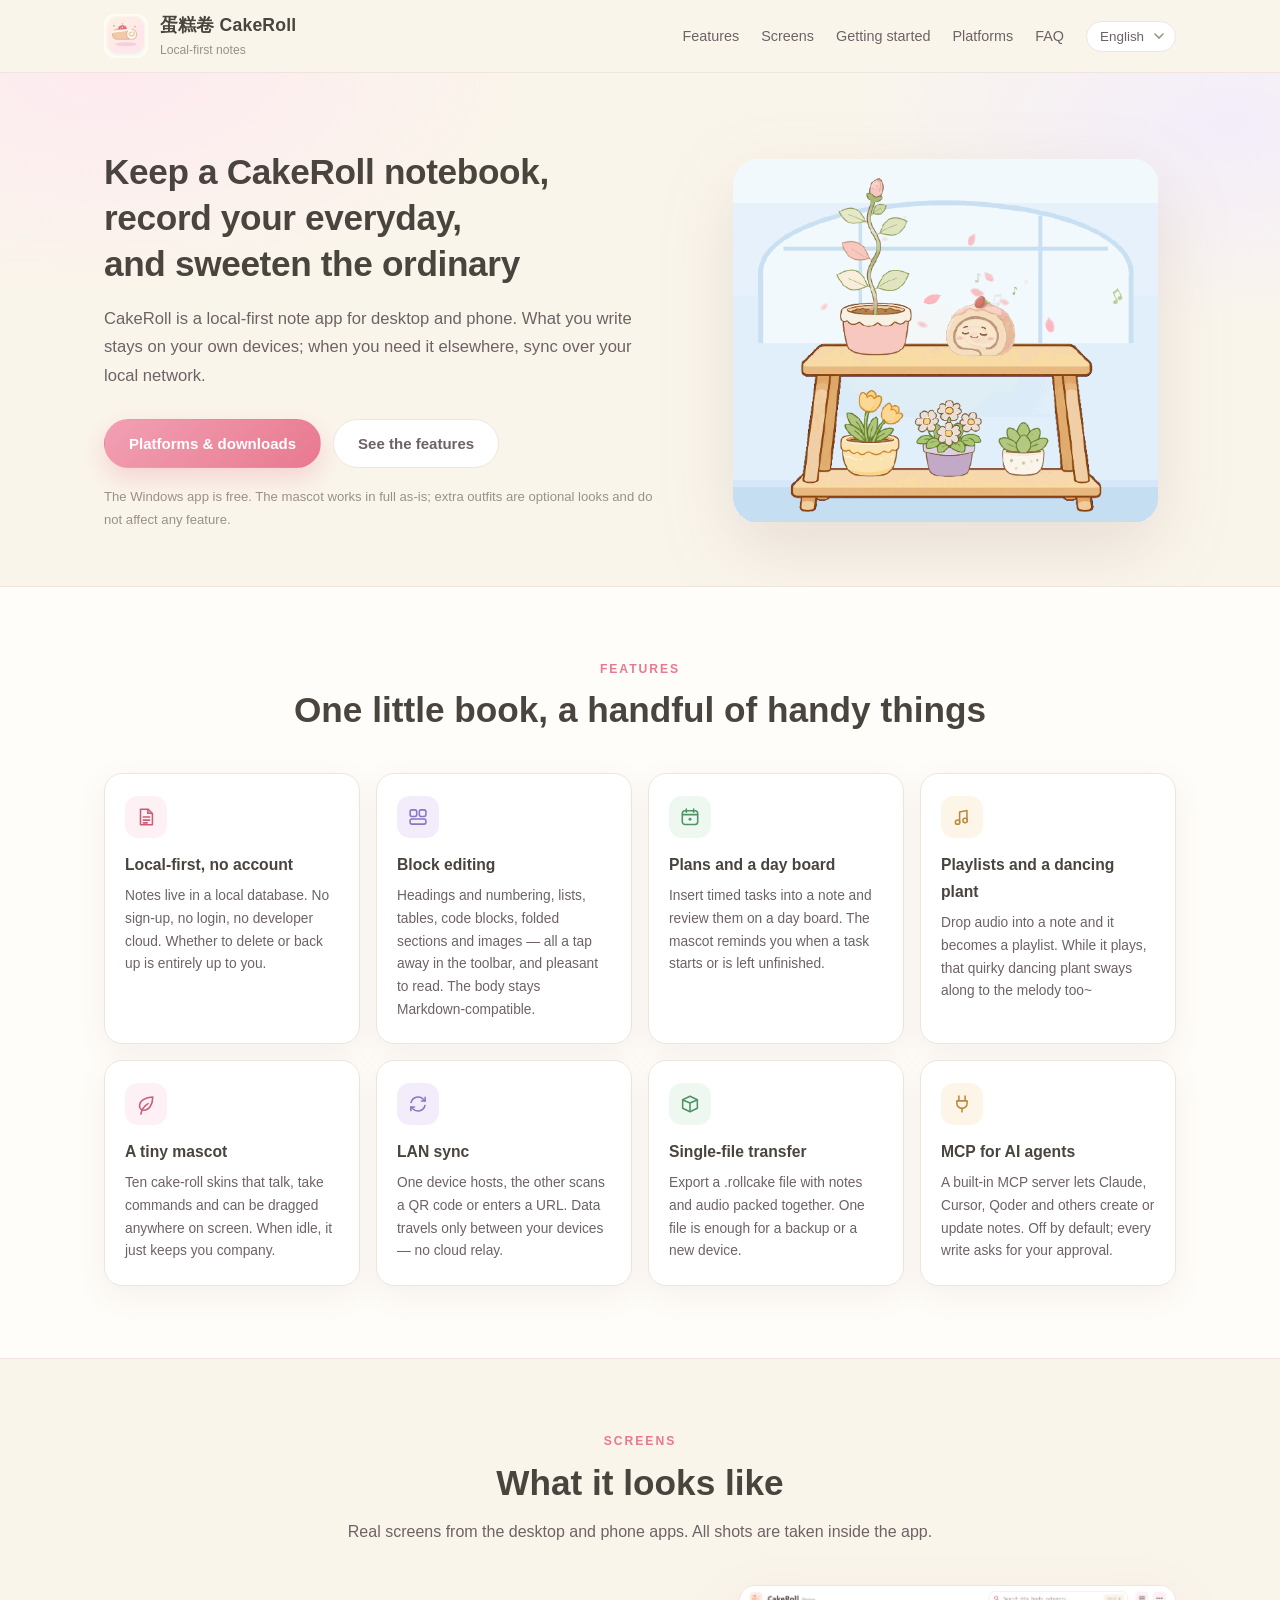
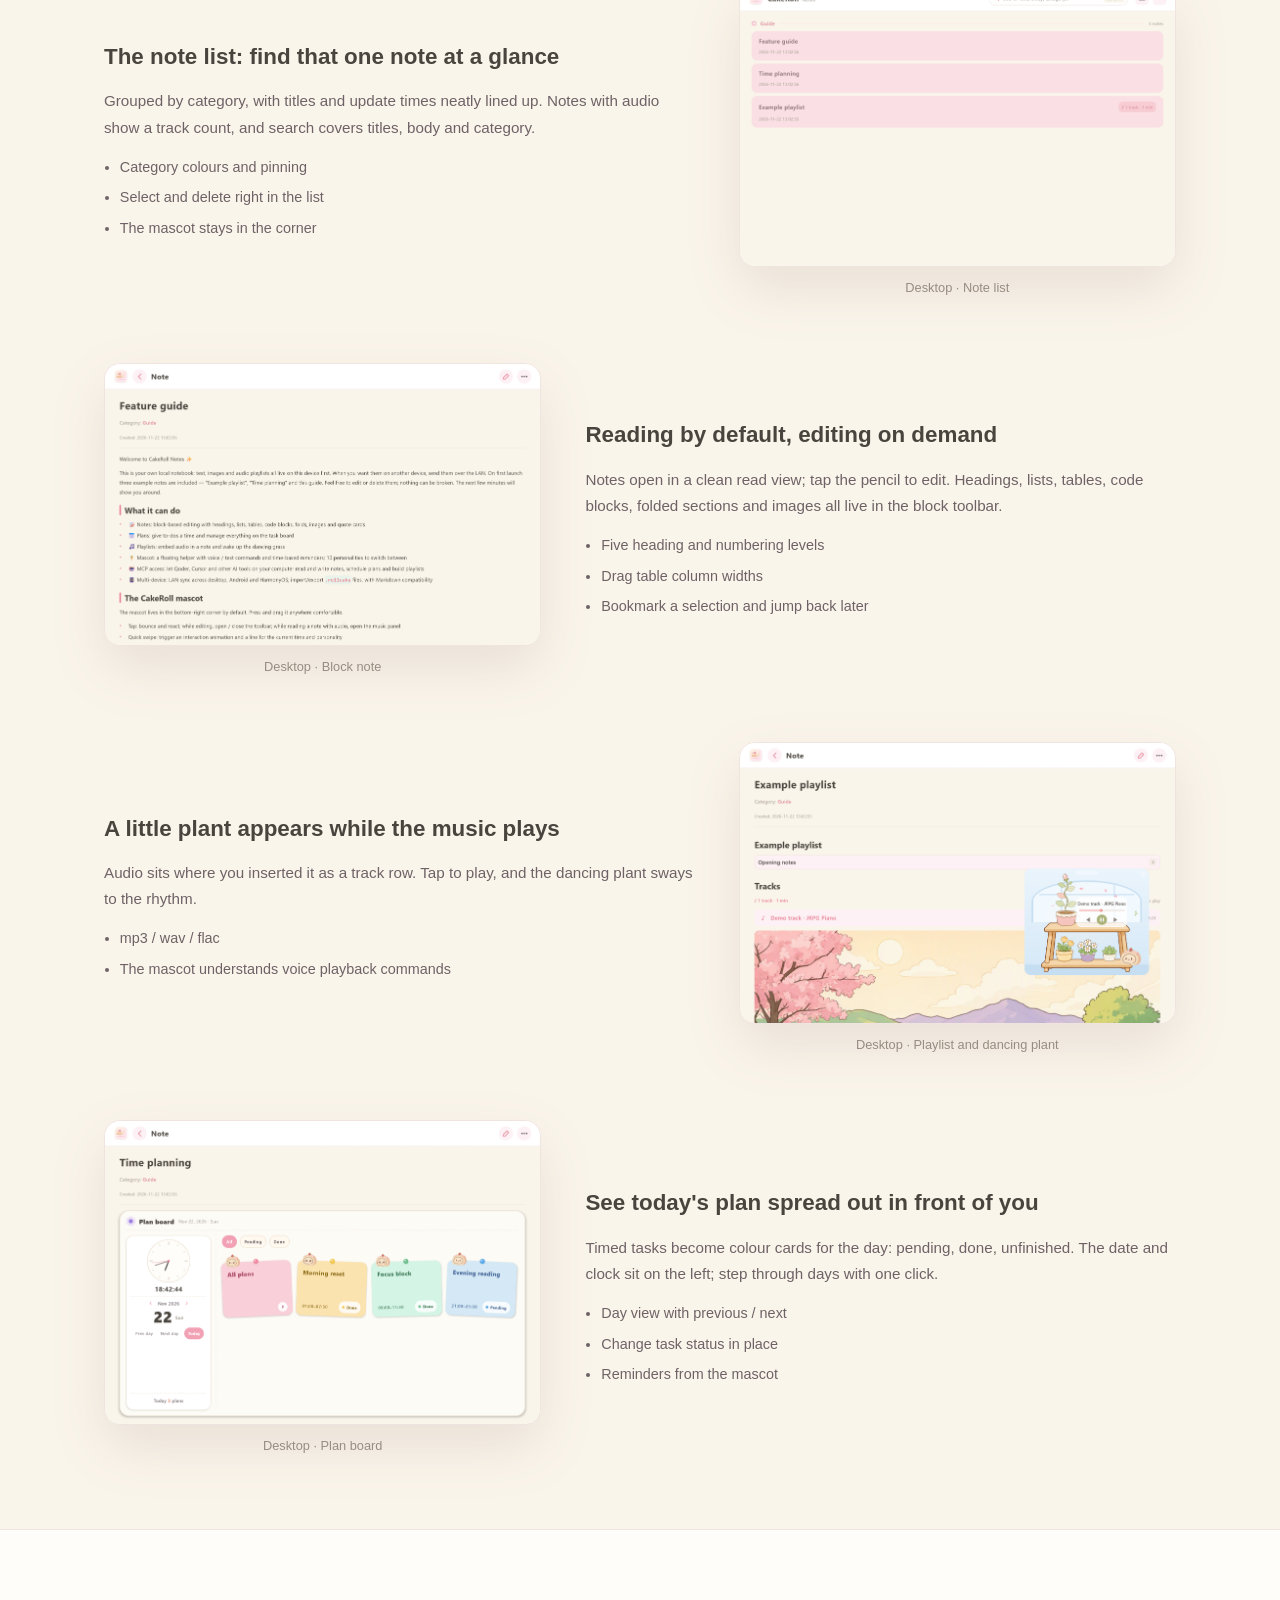
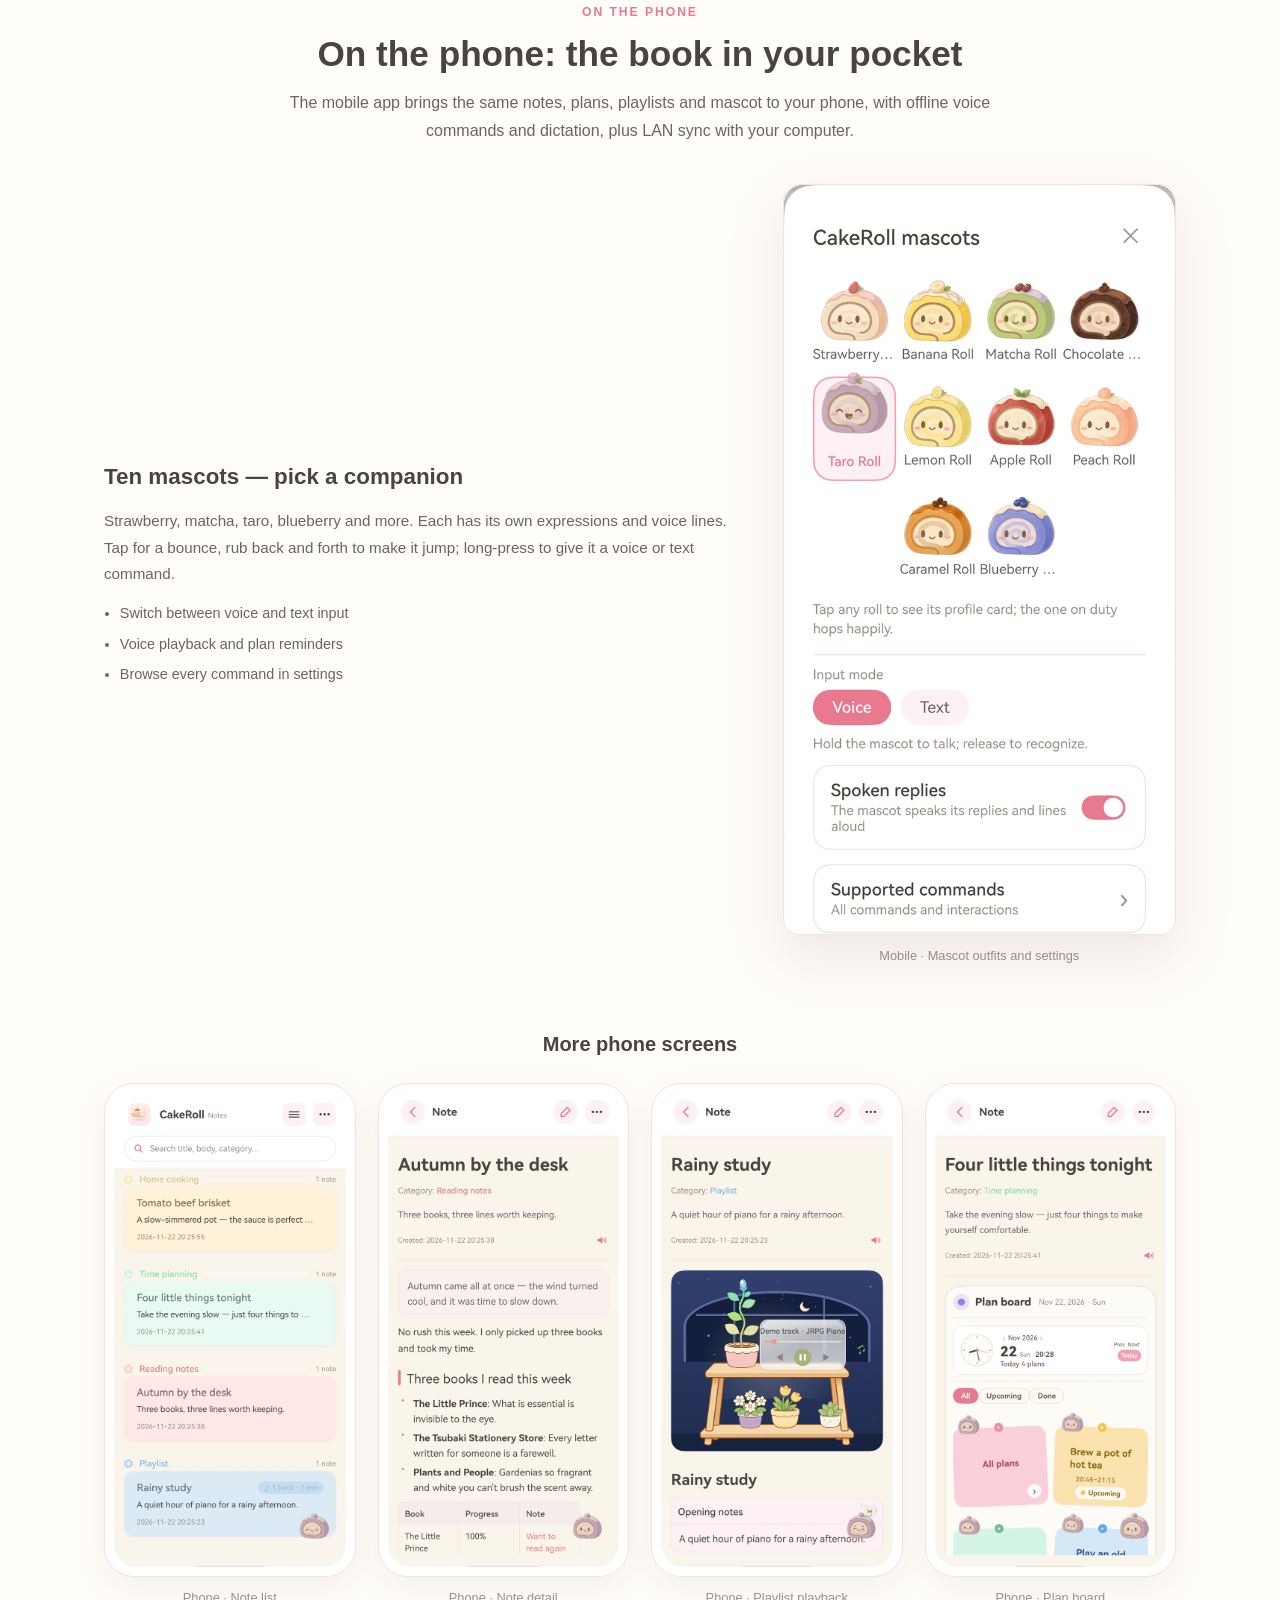
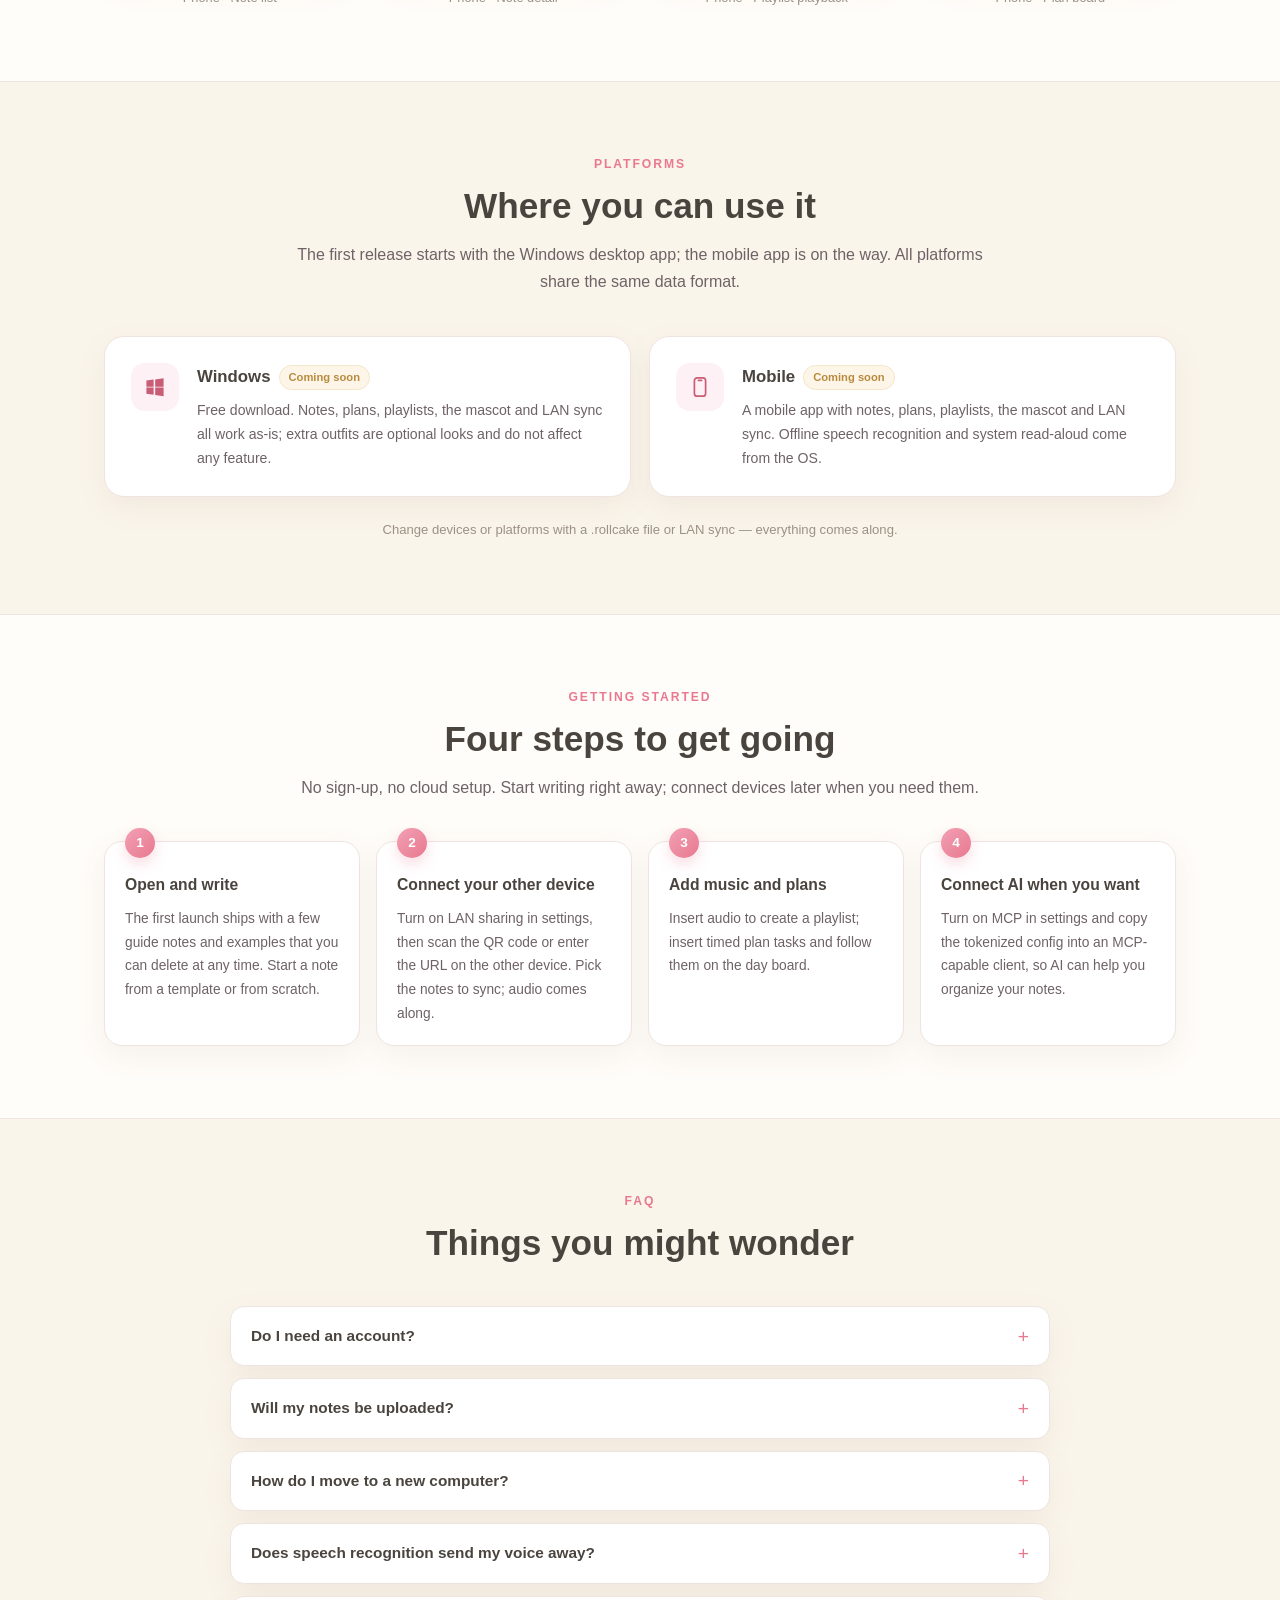
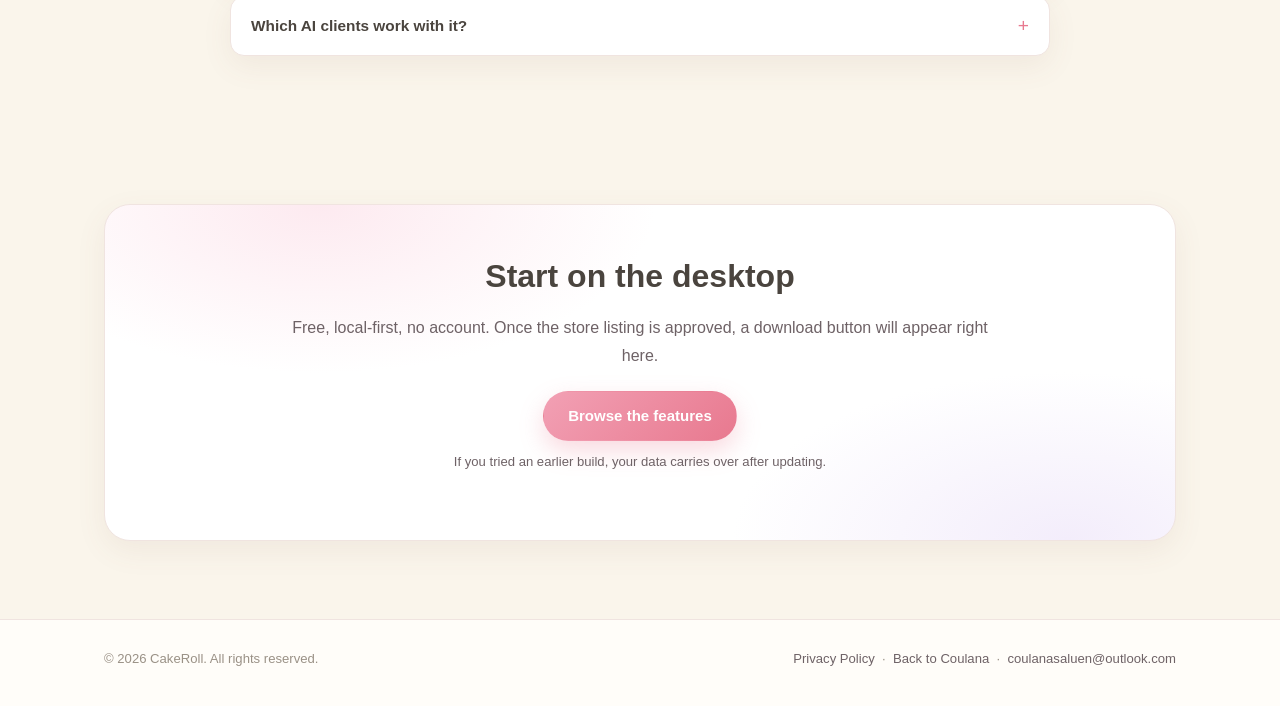
==== commit ee9efec2: "cakeroll 2" ====
--- a/cakeroll/index.html
+++ b/cakeroll/index.html
@@ -260,7 +260,9 @@
                         </ul>
                     </div>
                     <figure class="shot">
-                        <div class="shot-frame"><img src="shots/mobile-mascot.jpg" alt="手机端小精灵设置" loading="lazy"></div>
+                        <div class="shot-frame"><img src="shots/mobile-mascot.jpg" alt="手机端小精灵设置" loading="lazy"
+                                data-shot-zh="shots/mobile-mascot.jpg" data-shot-en="shots/en/mobile-mascot.png"
+                                data-alt-zh="手机端小精灵设置" data-alt-en="Phone mascot settings"></div>
                         <figcaption data-i18n="phone_feature_c">鸿蒙端 · 小精灵换装与设置</figcaption>
                     </figure>
                 </div>
@@ -274,6 +276,8 @@
                         <div class="phone">
                             <div class="screen">
                                 <img src="shots/mobile-list.png" alt="手机端笔记列表" loading="lazy"
+                                    data-shot-zh="shots/mobile-list.png" data-shot-en="shots/en/mobile-list.png"
+                                    data-alt-zh="手机端笔记列表" data-alt-en="Phone note list"
                                     onerror="this.closest('.phone-figure').classList.add('missing'); this.remove();">
                                 <div class="shot-todo">
                                     <strong data-i18n="todo_title">截图待补</strong>
@@ -289,6 +293,8 @@
                         <div class="phone">
                             <div class="screen">
                                 <img src="shots/mobile-note.png" alt="手机端笔记详情" loading="lazy"
+                                    data-shot-zh="shots/mobile-note.png" data-shot-en="shots/en/mobile-note.png"
+                                    data-alt-zh="手机端笔记详情" data-alt-en="Phone note detail"
                                     onerror="this.closest('.phone-figure').classList.add('missing'); this.remove();">
                                 <div class="shot-todo">
                                     <strong data-i18n="todo_title">截图待补</strong>
@@ -304,6 +310,8 @@
                         <div class="phone">
                             <div class="screen">
                                 <img src="shots/mobile-music.png" alt="手机端歌单播放" loading="lazy"
+                                    data-shot-zh="shots/mobile-music.png" data-shot-en="shots/en/mobile-music.png"
+                                    data-alt-zh="手机端歌单播放" data-alt-en="Phone playlist playback"
                                     onerror="this.closest('.phone-figure').classList.add('missing'); this.remove();">
                                 <div class="shot-todo">
                                     <strong data-i18n="todo_title">截图待补</strong>
@@ -319,6 +327,8 @@
                         <div class="phone">
                             <div class="screen">
                                 <img src="shots/mobile-plan.png" alt="手机端计划看板" loading="lazy"
+                                    data-shot-zh="shots/mobile-plan.png" data-shot-en="shots/en/mobile-plan.png"
+                                    data-alt-zh="手机端计划看板" data-alt-en="Phone plan board"
                                     onerror="this.closest('.phone-figure').classList.add('missing'); this.remove();">
                                 <div class="shot-todo">
                                     <strong data-i18n="todo_title">截图待补</strong>
--- a/cakeroll/css/style.css
+++ b/cakeroll/css/style.css
@@ -485,7 +485,7 @@
     border-radius: 23px;
     overflow: hidden;
     background: #fdf7f2;
-    aspect-ratio: 9 / 19.2;
+    aspect-ratio: 620 / 1270;
     display: flex;
     align-items: stretch;
 }
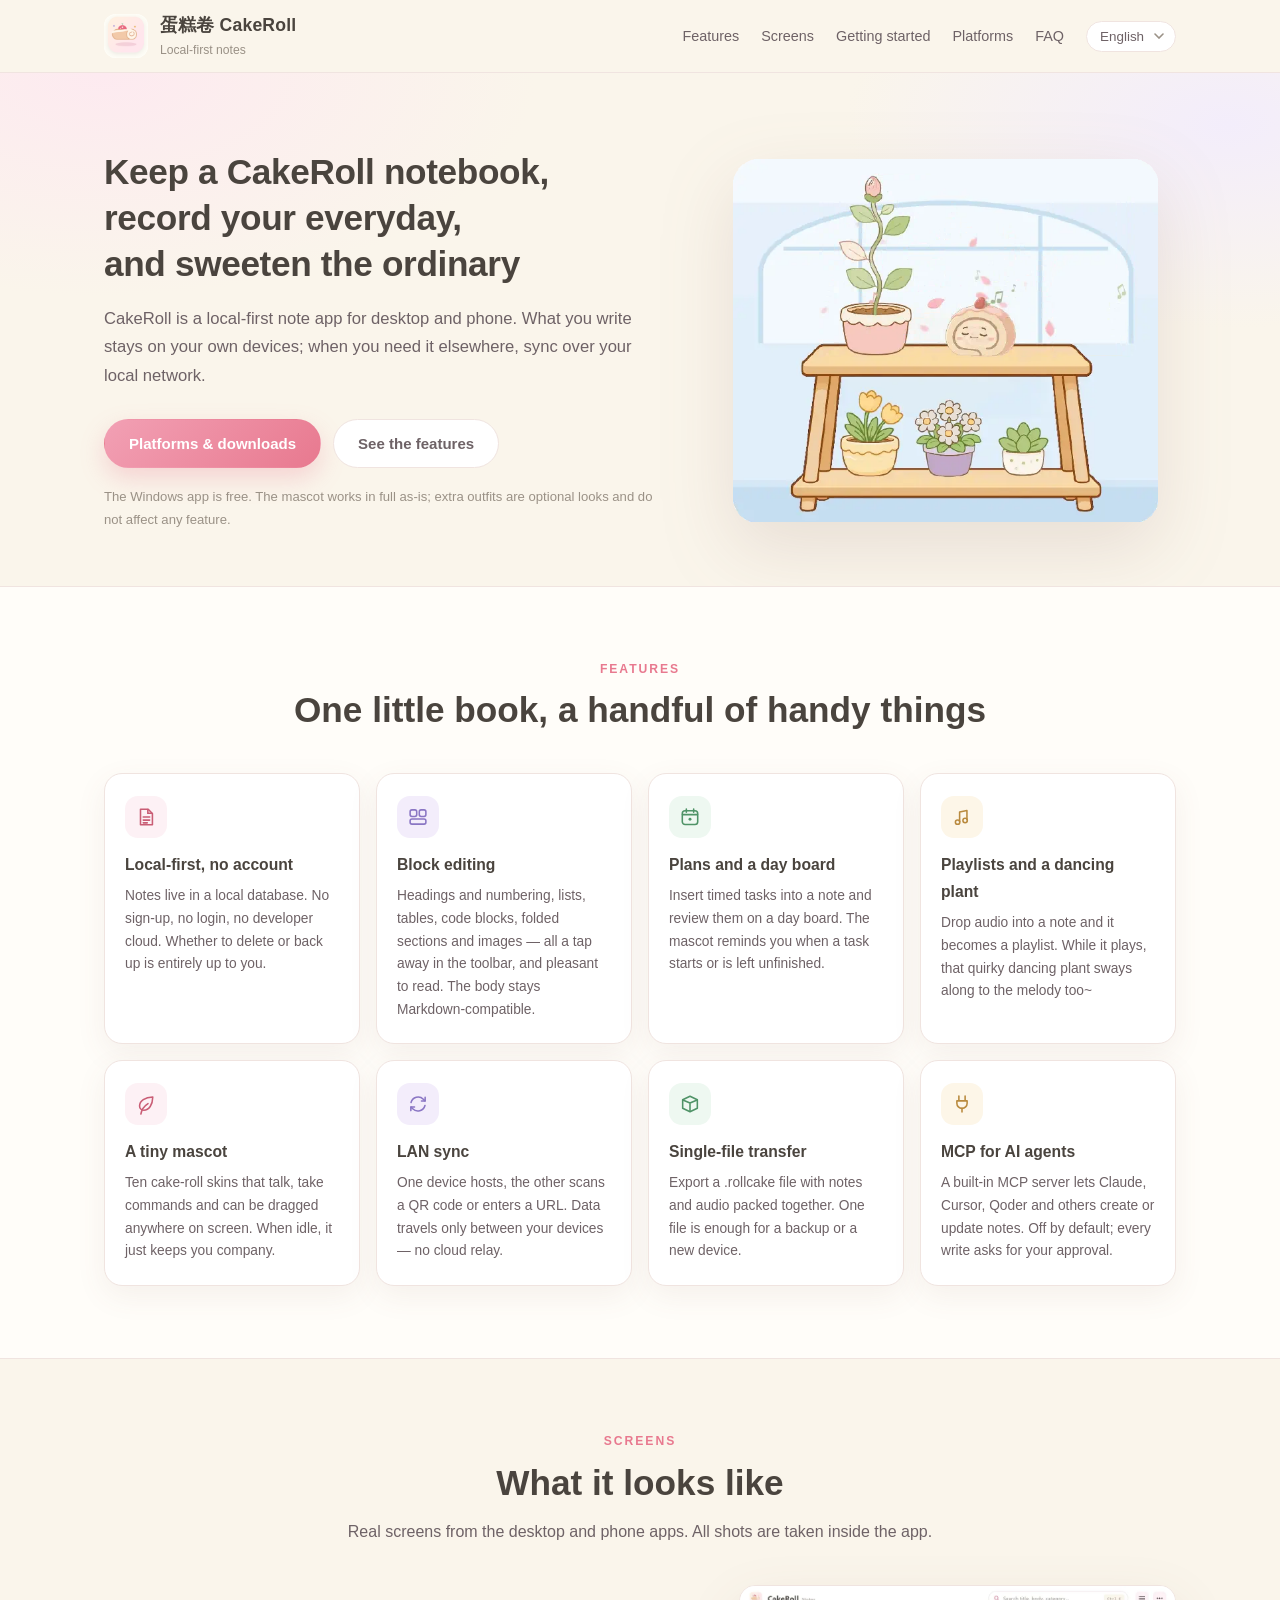
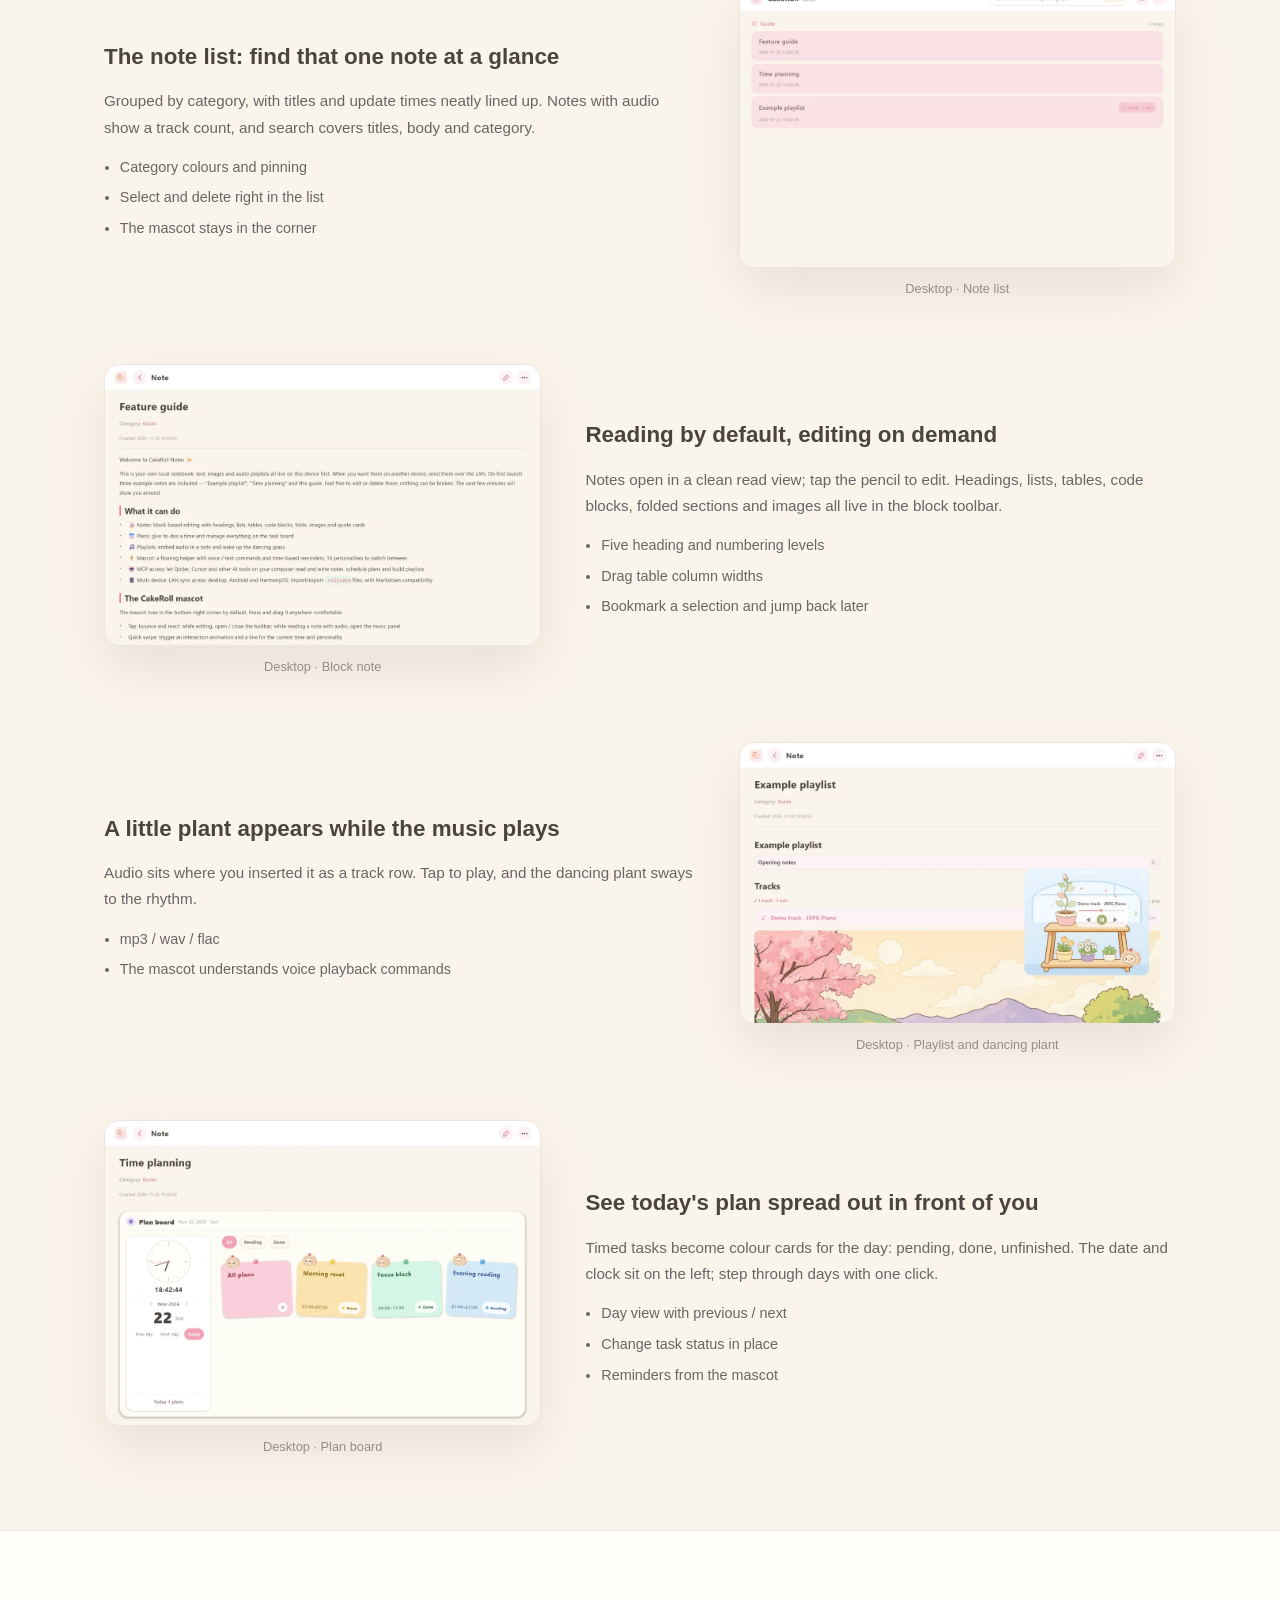
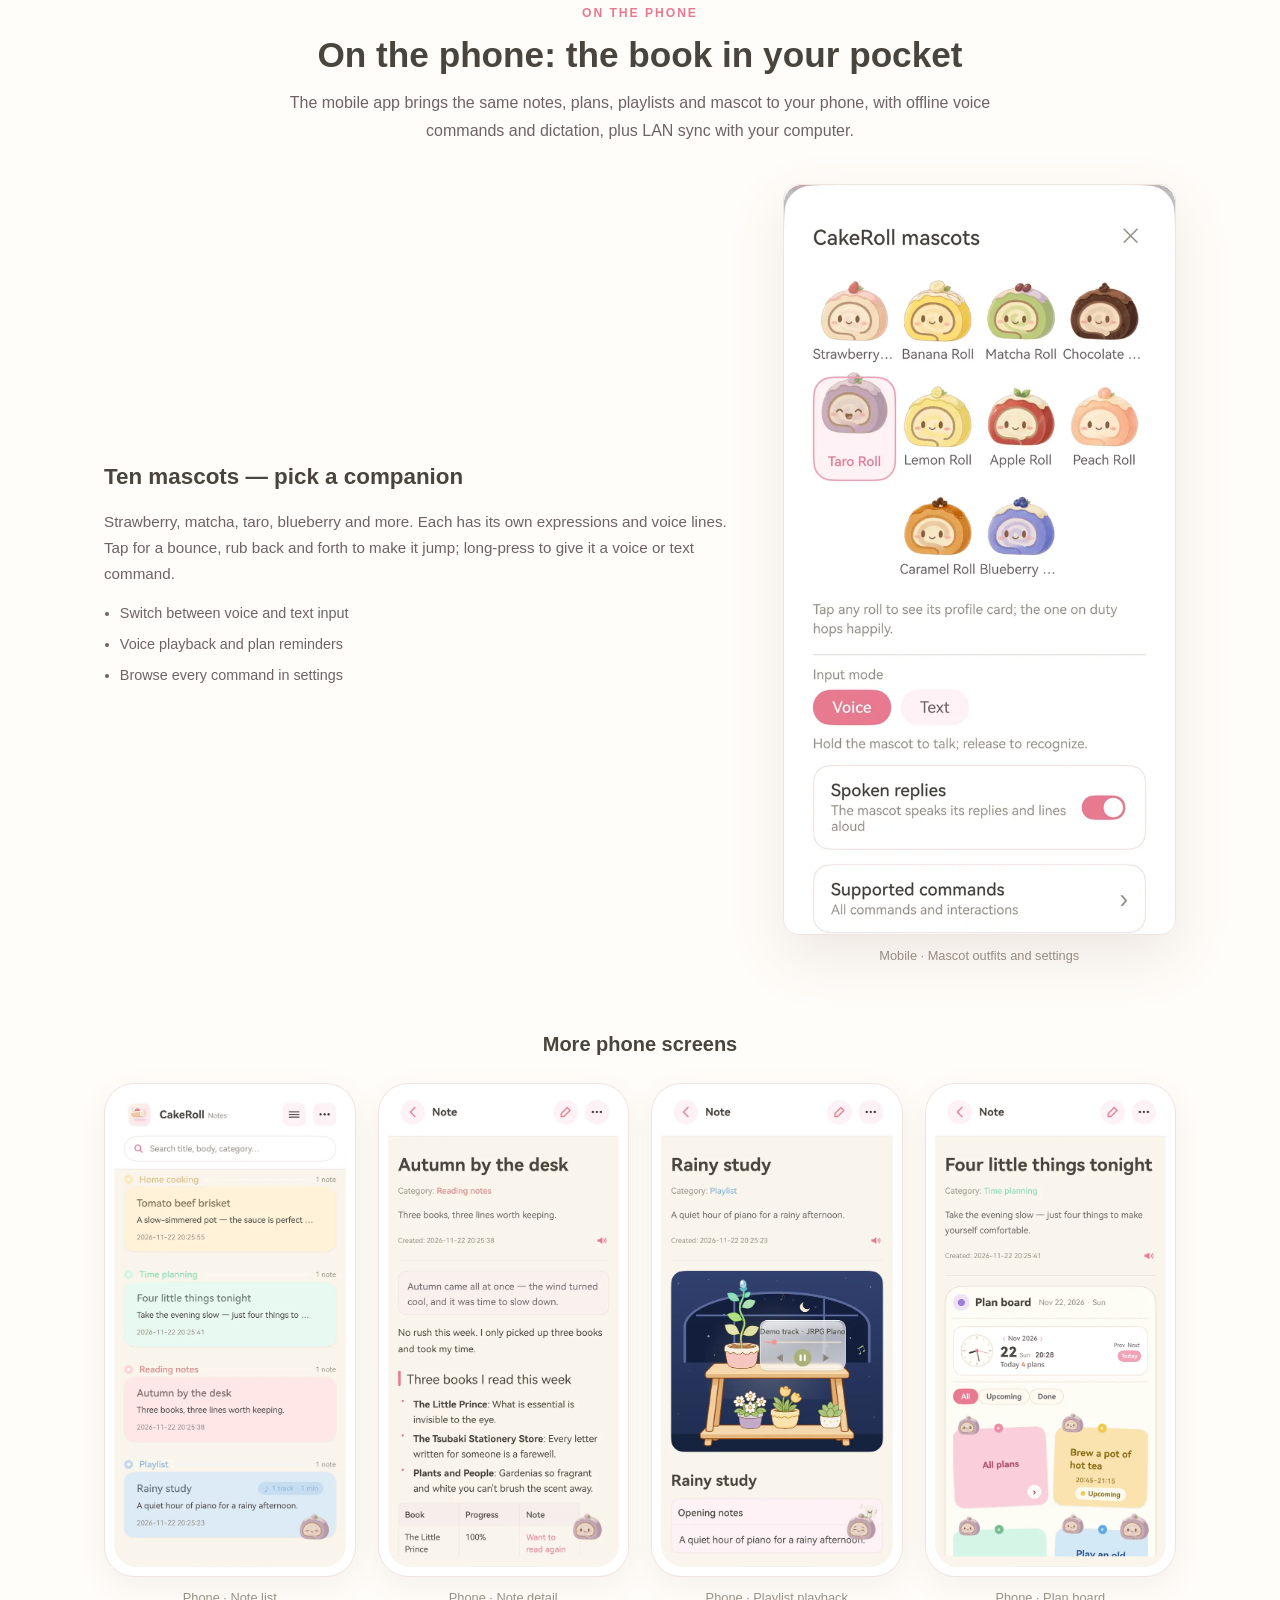
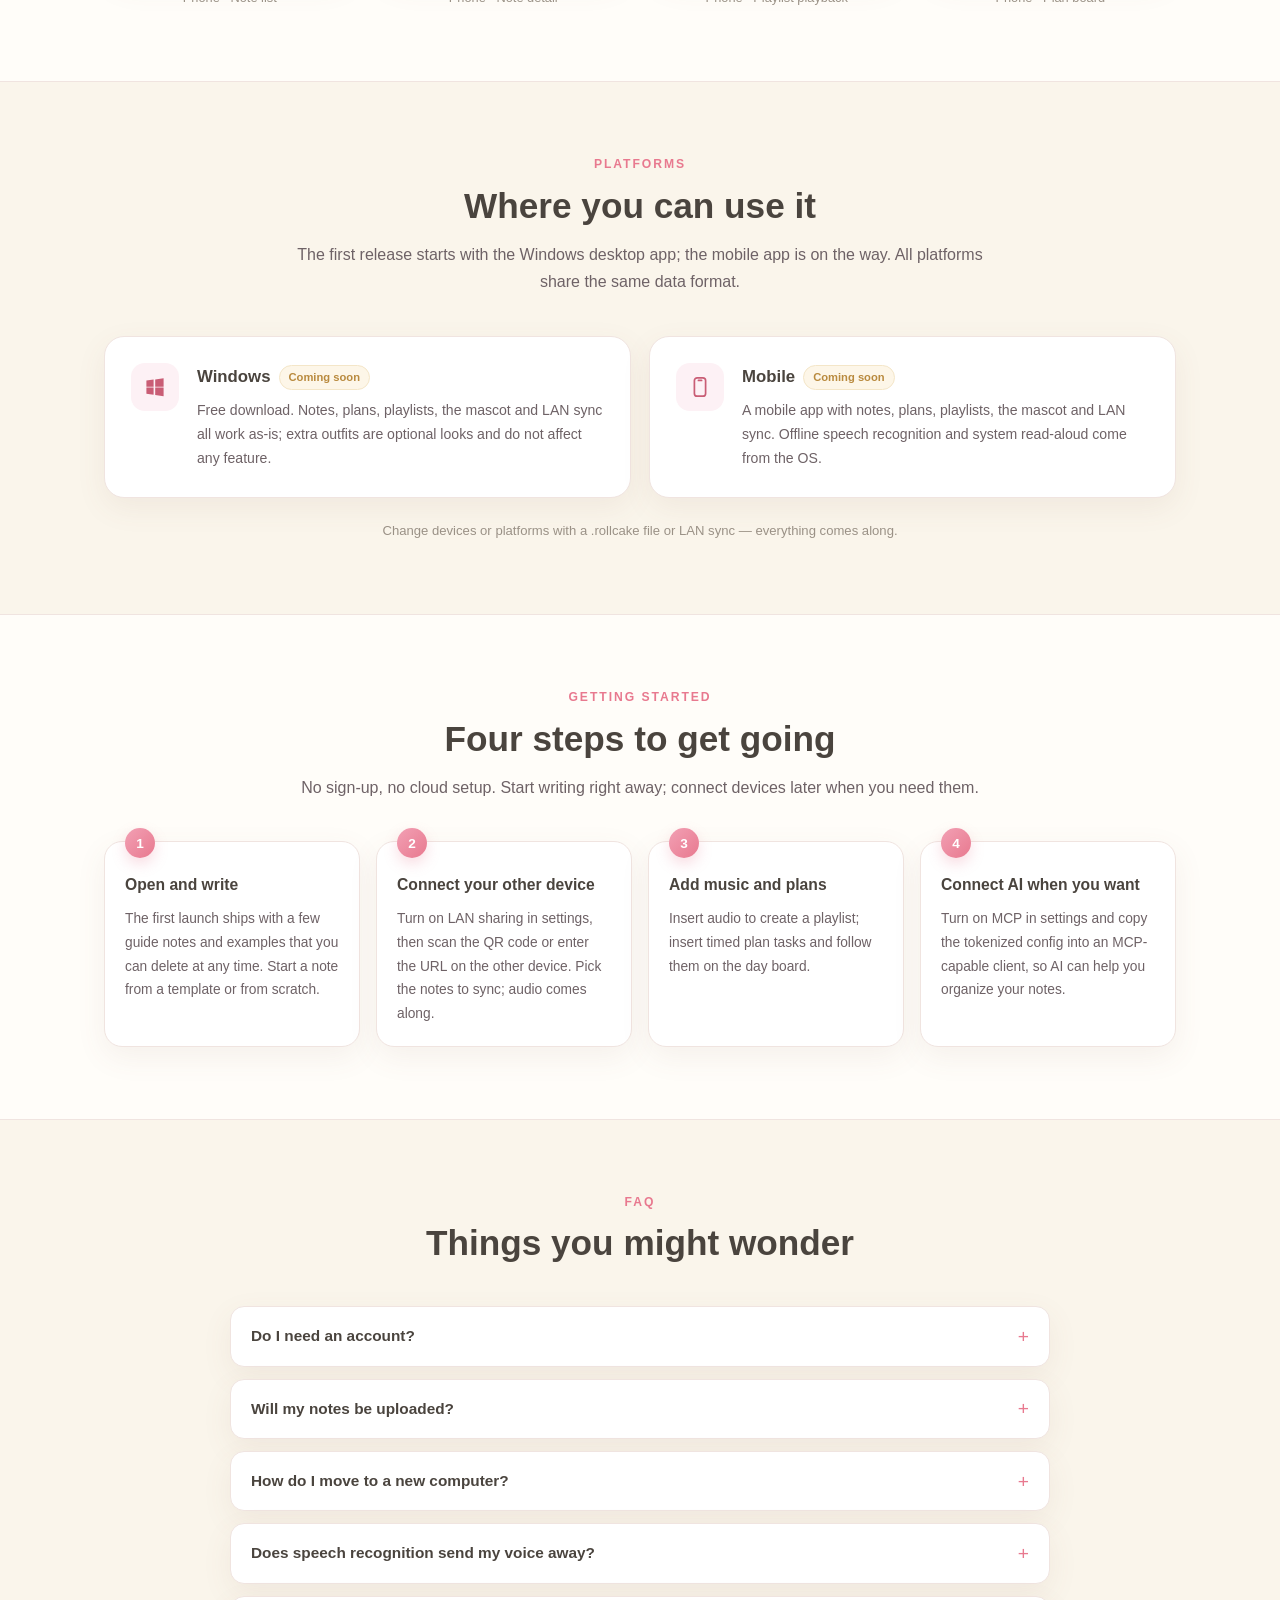
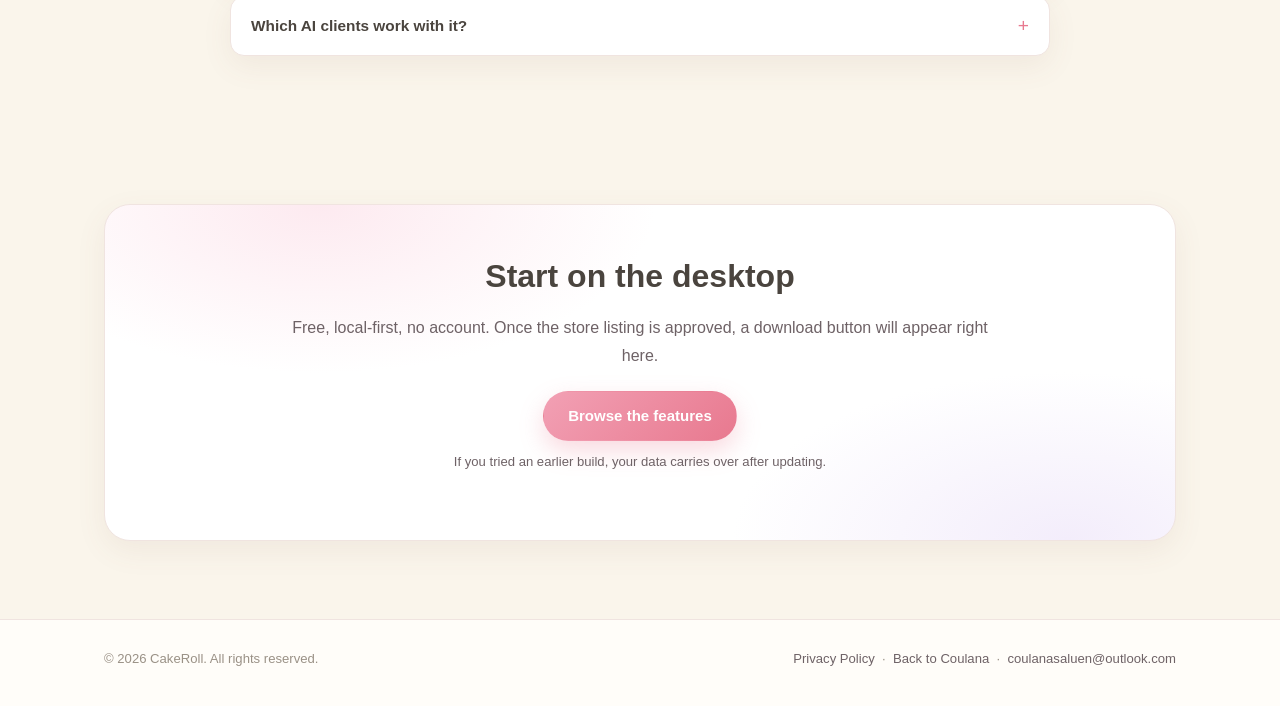
==== commit f4eb14df: "cakeroll 3" ====
--- a/cakeroll/index.html
+++ b/cakeroll/index.html
@@ -112,7 +112,7 @@
                     <p class="hero-note" data-i18n="hero_note">Windows 版免费。小精灵的所有功能都能直接使用；额外换装只是可选外观，不影响任何功能。</p>
                 </div>
                 <div class="hero-art">
-                    <img src="shots/greenhouse.gif" width="640" height="547" alt="CakeRoll">
+                    <img src="shots/greenhouse.webp" width="640" height="547" alt="CakeRoll">
                 </div>
             </div>
         </section>
@@ -187,7 +187,7 @@
                         </ul>
                     </div>
                     <figure class="shot">
-                        <div class="shot-frame"><img src="shots/desktop-list.png" alt="桌面端笔记列表" loading="lazy" data-shot-zh="shots/desktop-list.png" data-shot-en="shots/en/desktop-list.png" data-alt-zh="桌面端笔记列表" data-alt-en="Desktop note list"></div>
+                        <div class="shot-frame"><img src="shots/desktop-list.webp" alt="桌面端笔记列表" loading="lazy" data-shot-zh="shots/desktop-list.webp" data-shot-en="shots/en/desktop-list.webp" data-alt-zh="桌面端笔记列表" data-alt-en="Desktop note list"></div>
                         <figcaption data-i18n="sc1_c">桌面端 · 笔记列表</figcaption>
                     </figure>
                 </div>
@@ -203,7 +203,7 @@
                         </ul>
                     </div>
                     <figure class="shot">
-                        <div class="shot-frame"><img src="shots/desktop-detail.png" alt="桌面端笔记详情" loading="lazy" data-shot-zh="shots/desktop-detail.png" data-shot-en="shots/en/desktop-detail.png" data-alt-zh="桌面端笔记详情" data-alt-en="Desktop note detail"></div>
+                        <div class="shot-frame"><img src="shots/desktop-detail.webp" alt="桌面端笔记详情" loading="lazy" data-shot-zh="shots/desktop-detail.webp" data-shot-en="shots/en/desktop-detail.webp" data-alt-zh="桌面端笔记详情" data-alt-en="Desktop note detail"></div>
                         <figcaption data-i18n="sc2_c">桌面端 · 块式笔记</figcaption>
                     </figure>
                 </div>
@@ -218,7 +218,7 @@
                         </ul>
                     </div>
                     <figure class="shot">
-                        <div class="shot-frame"><img src="shots/desktop-music.png" alt="桌面端歌单与跳舞草" loading="lazy" data-shot-zh="shots/desktop-music.png" data-shot-en="shots/en/desktop-music.png" data-alt-zh="桌面端歌单与跳舞草" data-alt-en="Desktop playlist with the dancing plant"></div>
+                        <div class="shot-frame"><img src="shots/desktop-music.webp" alt="桌面端歌单与跳舞草" loading="lazy" data-shot-zh="shots/desktop-music.webp" data-shot-en="shots/en/desktop-music.webp" data-alt-zh="桌面端歌单与跳舞草" data-alt-en="Desktop playlist with the dancing plant"></div>
                         <figcaption data-i18n="sc3_c">桌面端 · 歌单与跳舞草</figcaption>
                     </figure>
                 </div>
@@ -234,7 +234,7 @@
                         </ul>
                     </div>
                     <figure class="shot">
-                        <div class="shot-frame"><img src="shots/plan-board.jpg" alt="计划看板" loading="lazy" data-shot-zh="shots/plan-board.jpg" data-shot-en="shots/en/plan-board.png" data-alt-zh="计划看板" data-alt-en="Plan board"></div>
+                        <div class="shot-frame"><img src="shots/plan-board.webp" alt="计划看板" loading="lazy" data-shot-zh="shots/plan-board.webp" data-shot-en="shots/en/plan-board.webp" data-alt-zh="计划看板" data-alt-en="Plan board"></div>
                         <figcaption data-i18n="sc4_c">桌面端 · 计划看板</figcaption>
                     </figure>
                 </div>
@@ -260,8 +260,8 @@
                         </ul>
                     </div>
                     <figure class="shot">
-                        <div class="shot-frame"><img src="shots/mobile-mascot.jpg" alt="手机端小精灵设置" loading="lazy"
-                                data-shot-zh="shots/mobile-mascot.jpg" data-shot-en="shots/en/mobile-mascot.png"
+                        <div class="shot-frame"><img src="shots/mobile-mascot.webp" alt="手机端小精灵设置" loading="lazy"
+                                data-shot-zh="shots/mobile-mascot.webp" data-shot-en="shots/en/mobile-mascot.webp"
                                 data-alt-zh="手机端小精灵设置" data-alt-en="Phone mascot settings"></div>
                         <figcaption data-i18n="phone_feature_c">鸿蒙端 · 小精灵换装与设置</figcaption>
                     </figure>
@@ -275,13 +275,13 @@
                     <figure class="phone-figure">
                         <div class="phone">
                             <div class="screen">
-                                <img src="shots/mobile-list.png" alt="手机端笔记列表" loading="lazy"
-                                    data-shot-zh="shots/mobile-list.png" data-shot-en="shots/en/mobile-list.png"
+                                <img src="shots/mobile-list.webp" alt="手机端笔记列表" loading="lazy"
+                                    data-shot-zh="shots/mobile-list.webp" data-shot-en="shots/en/mobile-list.webp"
                                     data-alt-zh="手机端笔记列表" data-alt-en="Phone note list"
                                     onerror="this.closest('.phone-figure').classList.add('missing'); this.remove();">
                                 <div class="shot-todo">
                                     <strong data-i18n="todo_title">截图待补</strong>
-                                    <span class="todo-file">shots/mobile-list.png</span>
+                                    <span class="todo-file">shots/mobile-list.webp</span>
                                     <span class="todo-hint" data-i18n="todo_phone_list">华为端：笔记列表页（分类、搜索、右下角小精灵）</span>
                                 </div>
                             </div>
@@ -292,13 +292,13 @@
                     <figure class="phone-figure">
                         <div class="phone">
                             <div class="screen">
-                                <img src="shots/mobile-note.png" alt="手机端笔记详情" loading="lazy"
-                                    data-shot-zh="shots/mobile-note.png" data-shot-en="shots/en/mobile-note.png"
+                                <img src="shots/mobile-note.webp" alt="手机端笔记详情" loading="lazy"
+                                    data-shot-zh="shots/mobile-note.webp" data-shot-en="shots/en/mobile-note.webp"
                                     data-alt-zh="手机端笔记详情" data-alt-en="Phone note detail"
                                     onerror="this.closest('.phone-figure').classList.add('missing'); this.remove();">
                                 <div class="shot-todo">
                                     <strong data-i18n="todo_title">截图待补</strong>
-                                    <span class="todo-file">shots/mobile-note.png</span>
+                                    <span class="todo-file">shots/mobile-note.webp</span>
                                     <span class="todo-hint" data-i18n="todo_phone_note">华为端：笔记详情页（块式排版、书签或折叠块）</span>
                                 </div>
                             </div>
@@ -309,13 +309,13 @@
                     <figure class="phone-figure">
                         <div class="phone">
                             <div class="screen">
-                                <img src="shots/mobile-music.png" alt="手机端歌单播放" loading="lazy"
-                                    data-shot-zh="shots/mobile-music.png" data-shot-en="shots/en/mobile-music.png"
+                                <img src="shots/mobile-music.webp" alt="手机端歌单播放" loading="lazy"
+                                    data-shot-zh="shots/mobile-music.webp" data-shot-en="shots/en/mobile-music.webp"
                                     data-alt-zh="手机端歌单播放" data-alt-en="Phone playlist playback"
                                     onerror="this.closest('.phone-figure').classList.add('missing'); this.remove();">
                                 <div class="shot-todo">
                                     <strong data-i18n="todo_title">截图待补</strong>
-                                    <span class="todo-file">shots/mobile-music.png</span>
+                                    <span class="todo-file">shots/mobile-music.webp</span>
                                     <span class="todo-hint" data-i18n="todo_phone_music">华为端：歌单播放页（曲目列表 + 花房/跳舞草）</span>
                                 </div>
                             </div>
@@ -326,13 +326,13 @@
                     <figure class="phone-figure">
                         <div class="phone">
                             <div class="screen">
-                                <img src="shots/mobile-plan.png" alt="手机端计划看板" loading="lazy"
-                                    data-shot-zh="shots/mobile-plan.png" data-shot-en="shots/en/mobile-plan.png"
+                                <img src="shots/mobile-plan.webp" alt="手机端计划看板" loading="lazy"
+                                    data-shot-zh="shots/mobile-plan.webp" data-shot-en="shots/en/mobile-plan.webp"
                                     data-alt-zh="手机端计划看板" data-alt-en="Phone plan board"
                                     onerror="this.closest('.phone-figure').classList.add('missing'); this.remove();">
                                 <div class="shot-todo">
                                     <strong data-i18n="todo_title">截图待补</strong>
-                                    <span class="todo-file">shots/mobile-plan.png</span>
+                                    <span class="todo-file">shots/mobile-plan.webp</span>
                                     <span class="todo-hint" data-i18n="todo_phone_plan">华为端：计划看板（今天的任务卡片）</span>
                                 </div>
                             </div>
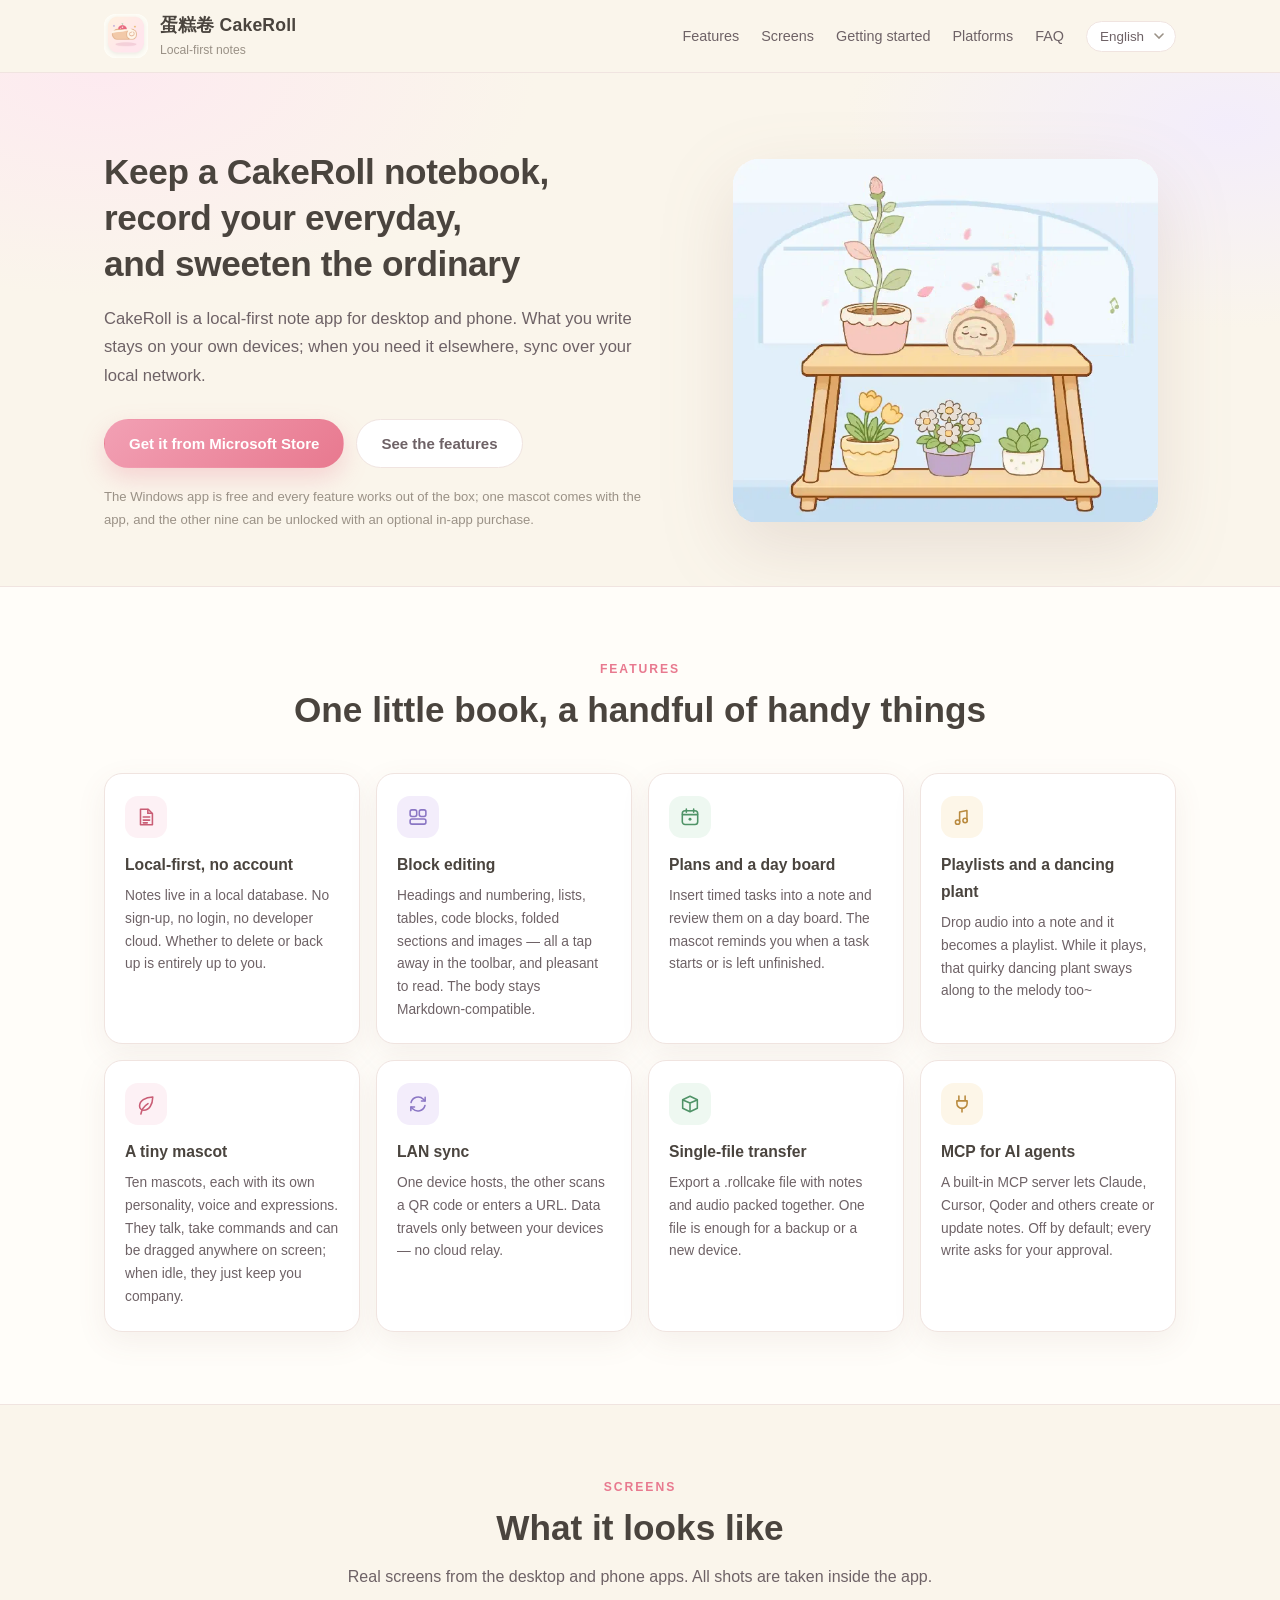
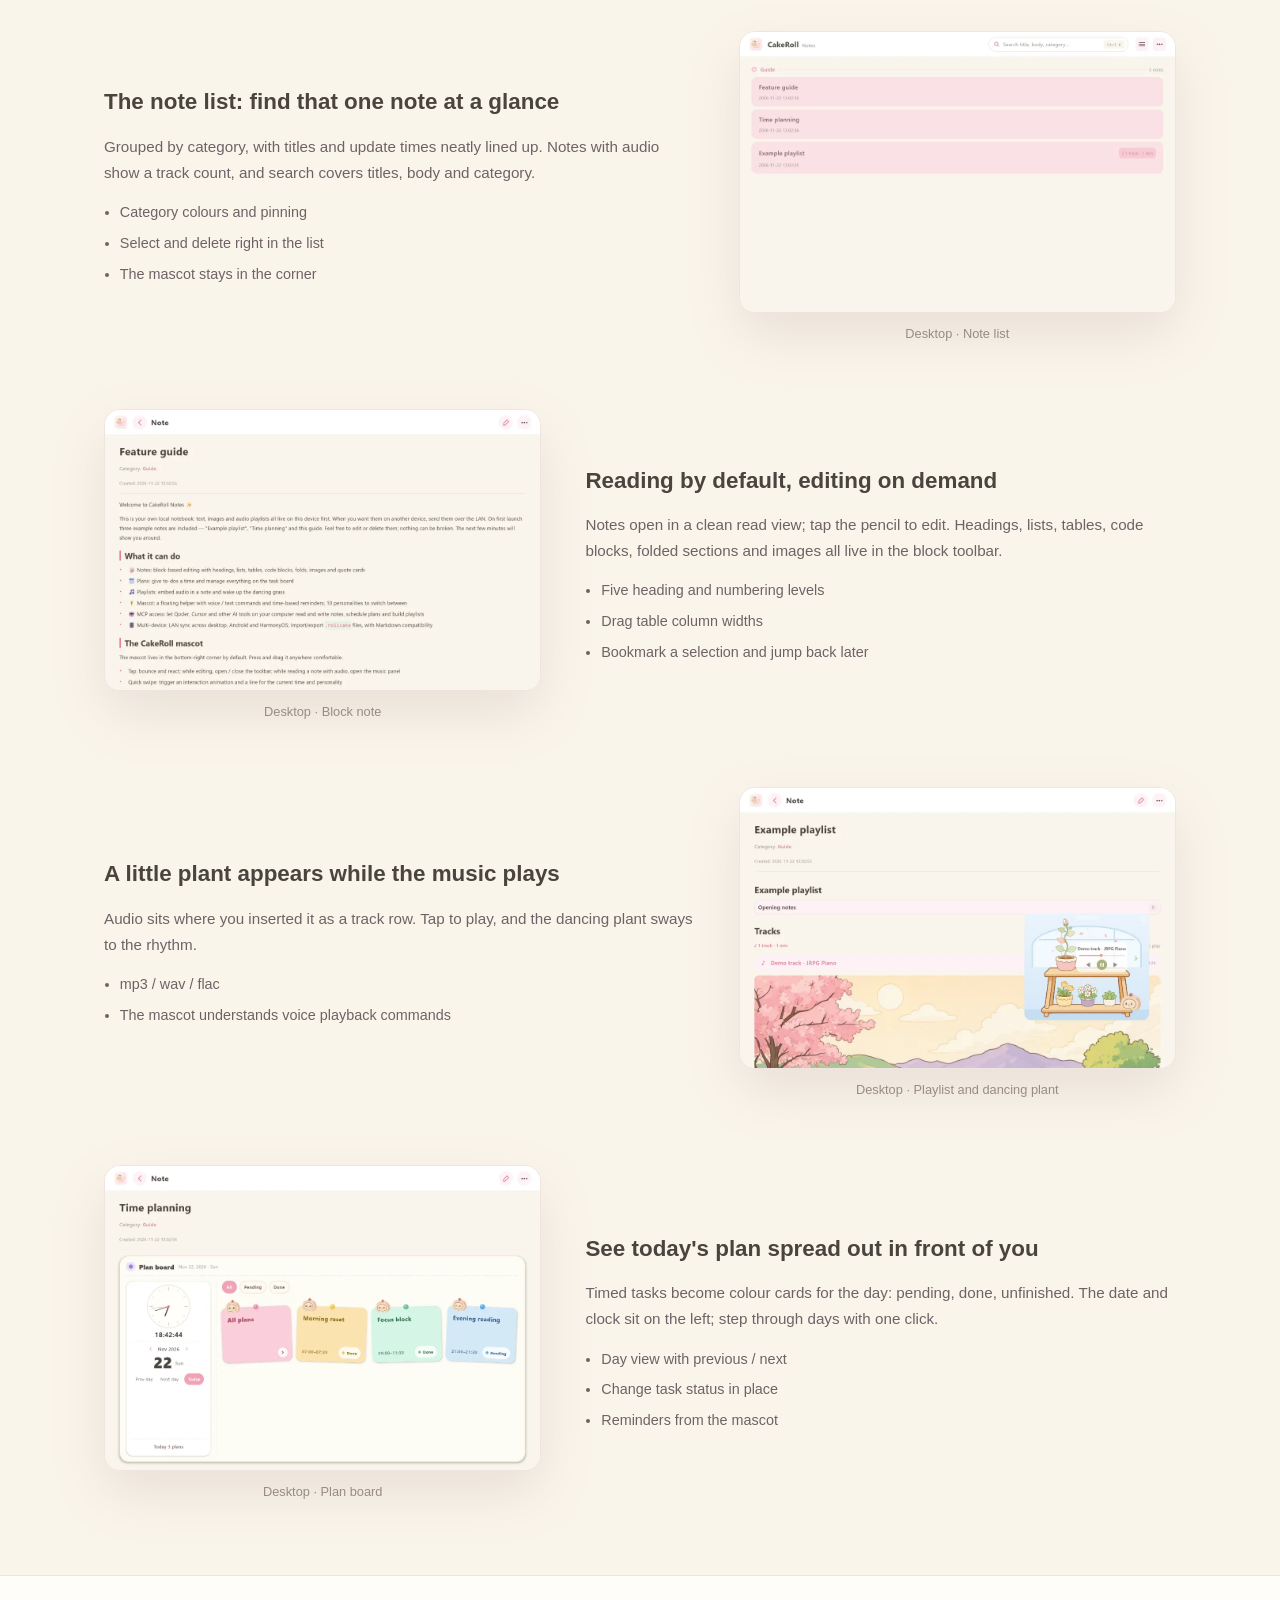
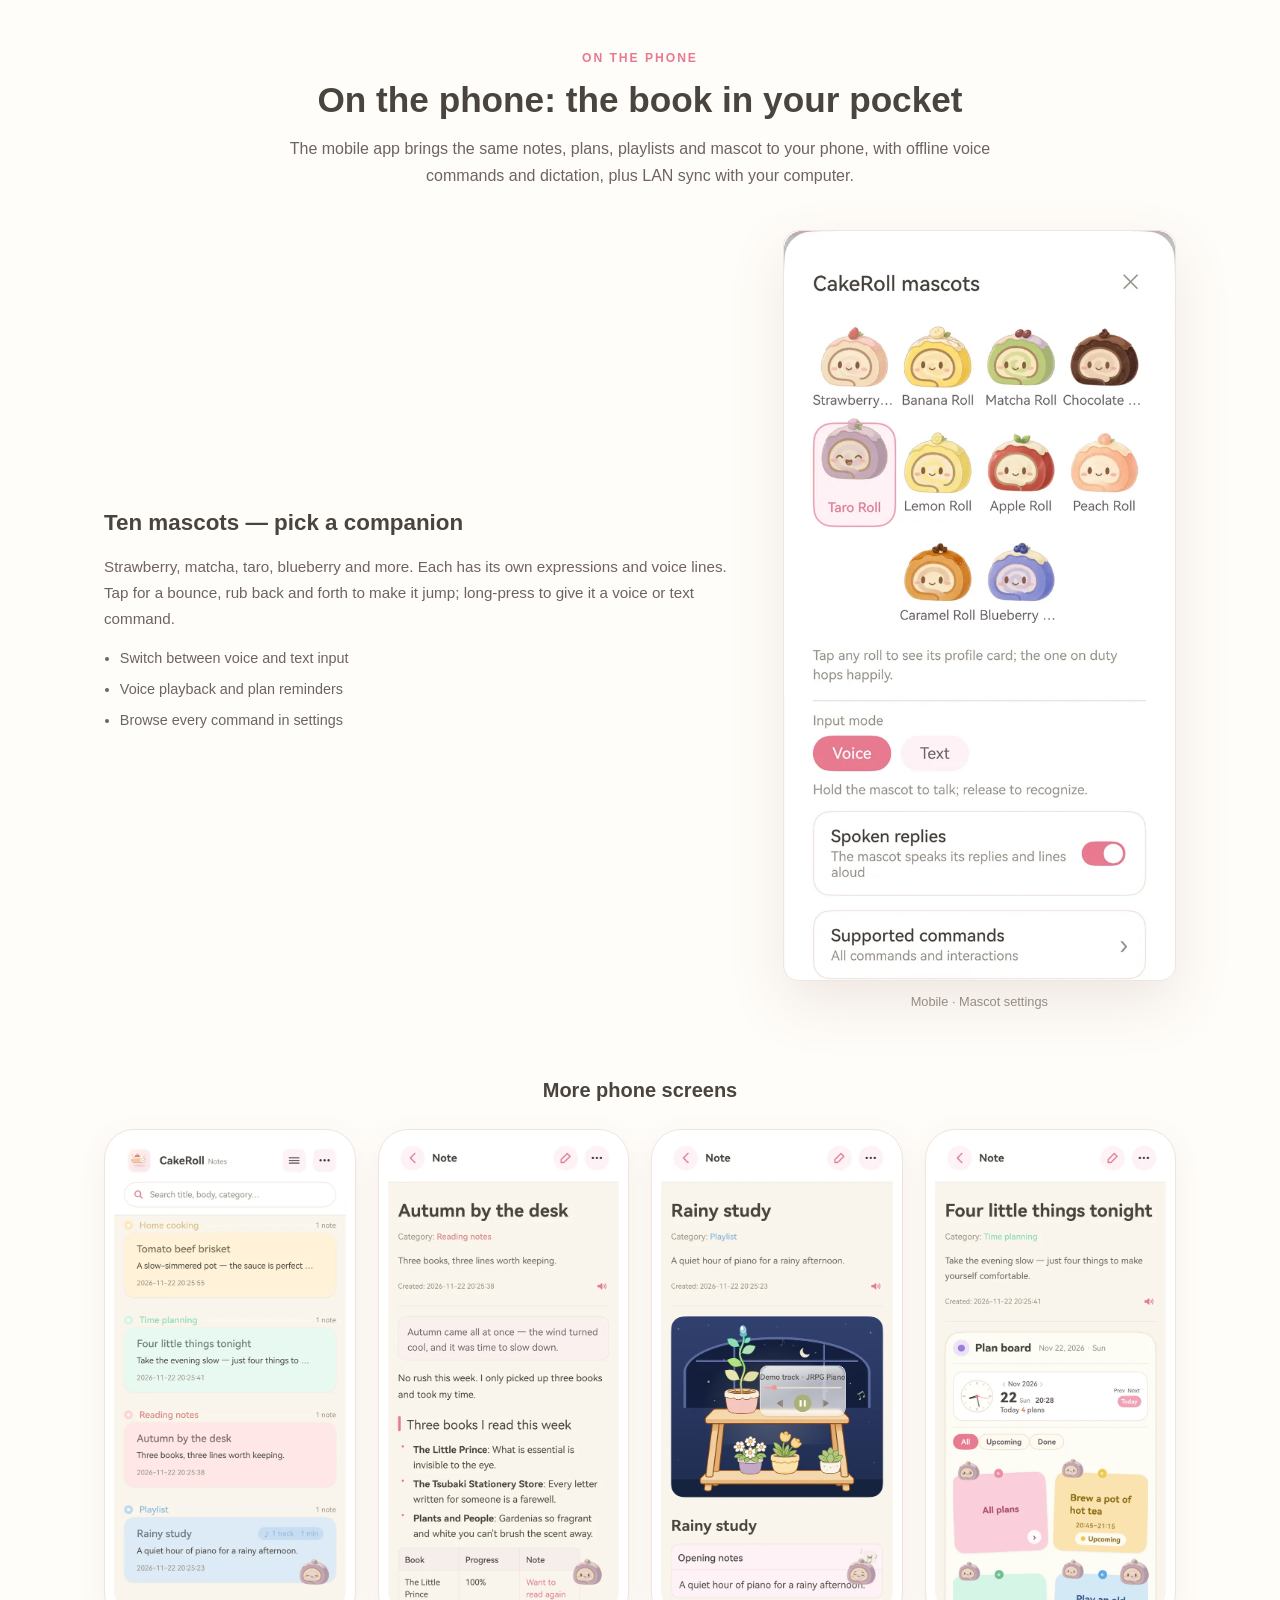
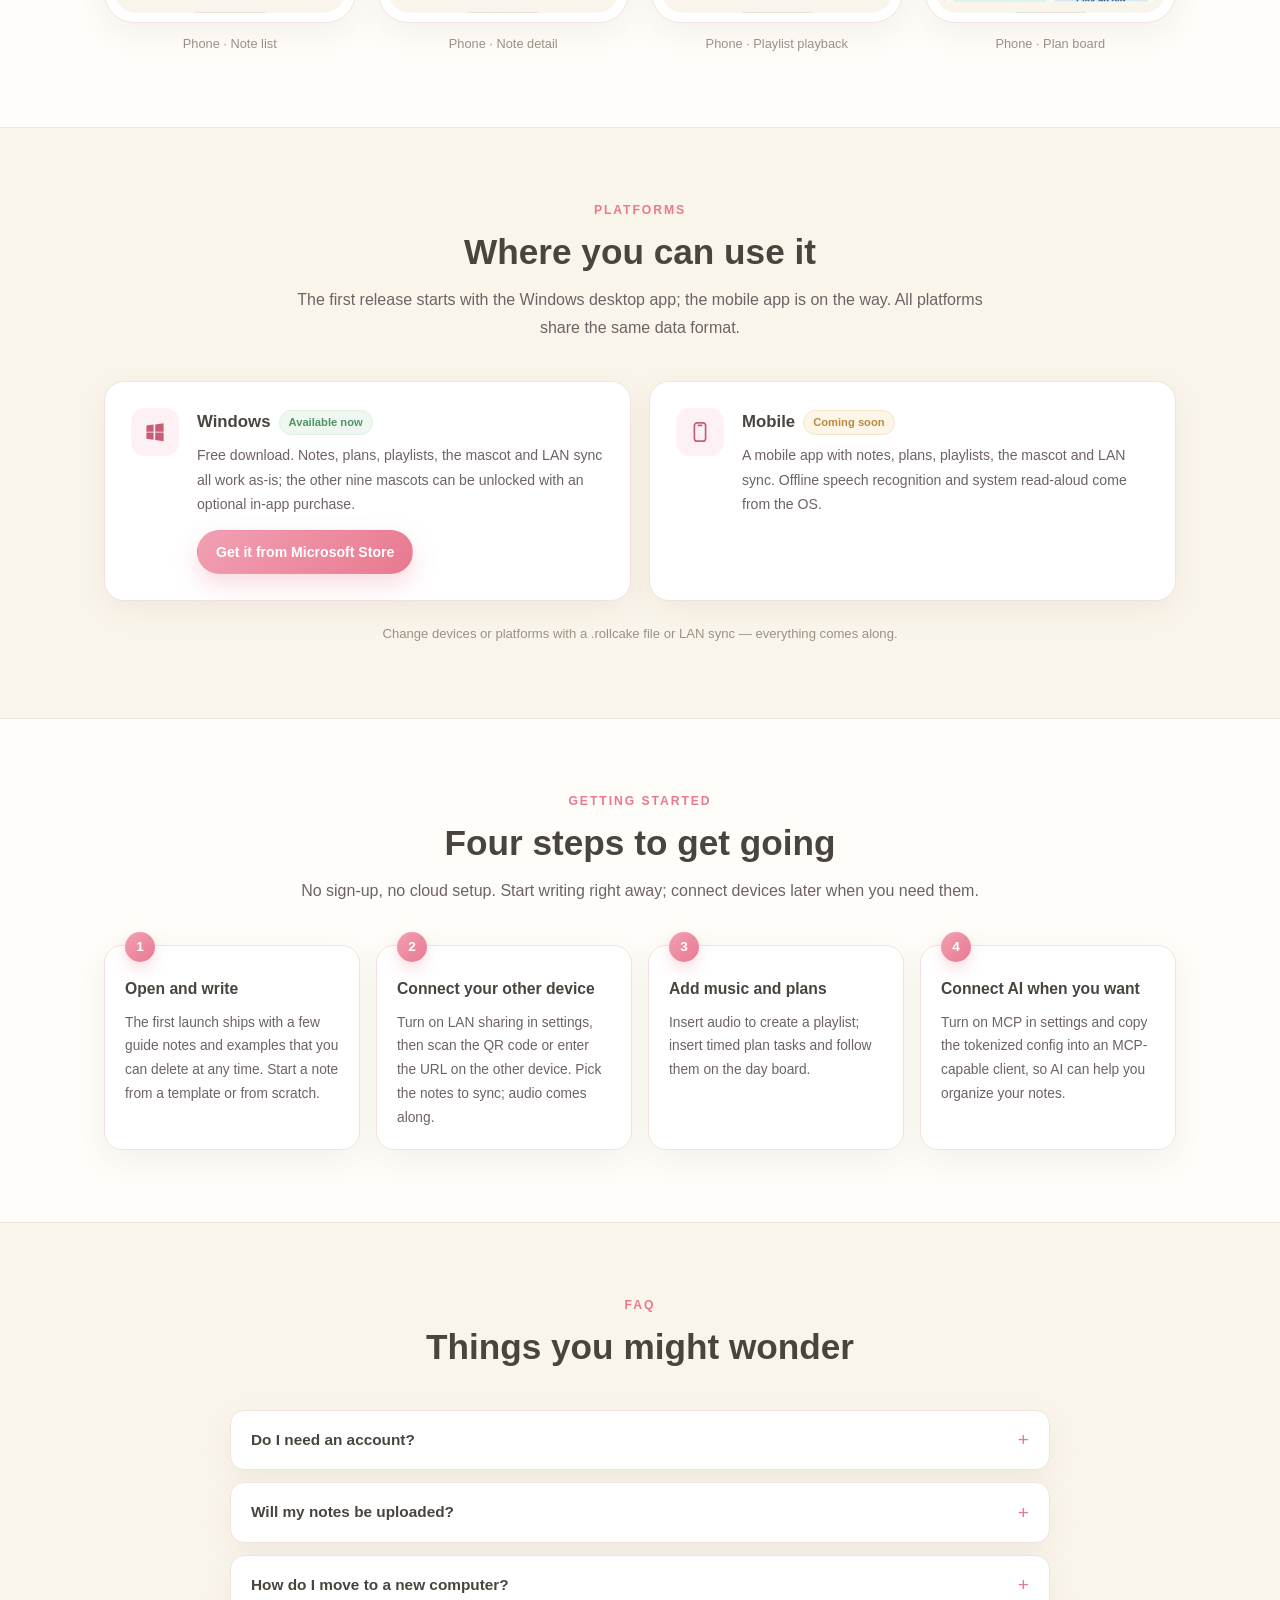
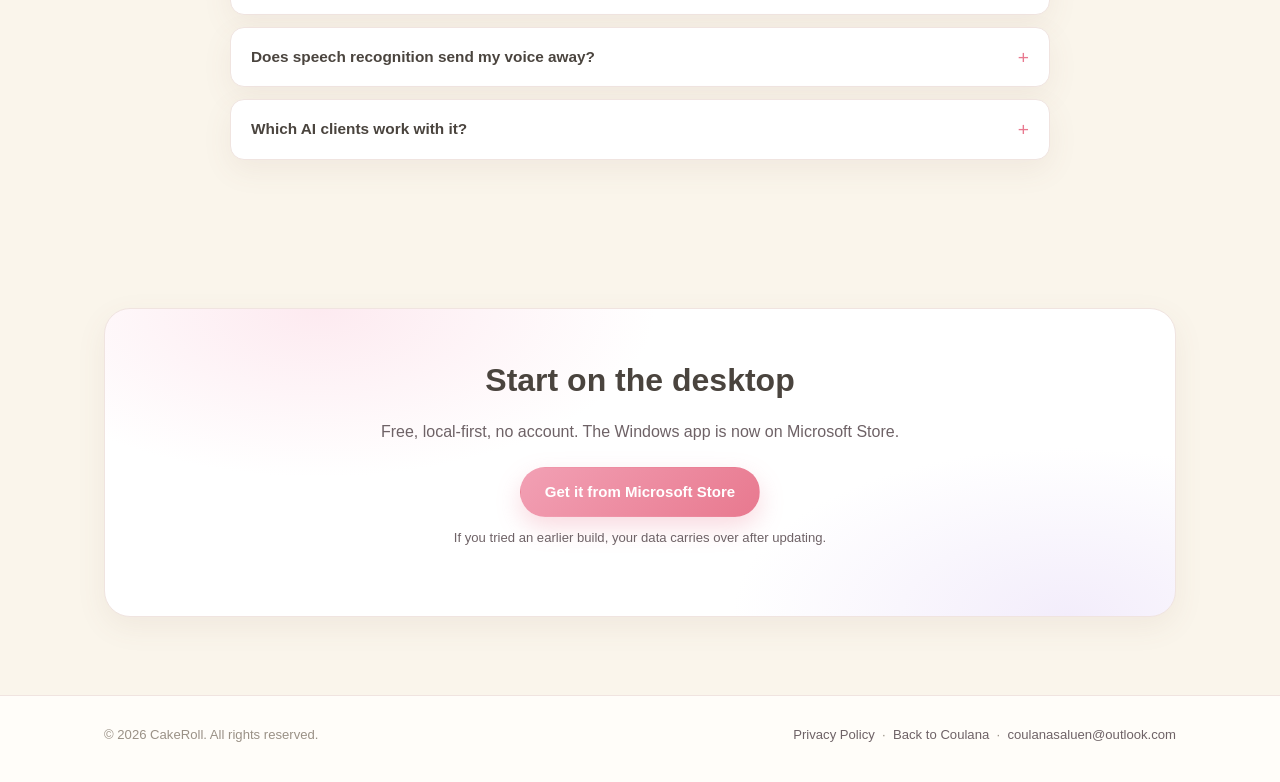
==== commit f6426d0e: "store url" ====
--- a/cakeroll/index.html
+++ b/cakeroll/index.html
@@ -106,10 +106,10 @@
                     <h1 data-i18n="hero_title"><span class="hero-title-line">拥有蛋糕卷笔记，</span><span class="hero-title-line">记录你的日常，</span><span class="hero-title-line">给乏味的生活加点甜</span></h1>
                     <p class="hero-lead" data-i18n="hero_lead">蛋糕卷是一款本地优先的跨平台笔记应用。写下的内容保存在你自己的设备上，需要时再通过局域网同步到手机、平板或另一台电脑。</p>
                     <div class="hero-actions">
-                        <a class="btn btn-primary" href="#platforms" data-i18n="hero_cta_primary">下载与平台</a>
+                        <a class="btn btn-primary" href="https://apps.microsoft.com/detail/9P9L7TX1MRRM" target="_blank" rel="noopener" data-i18n="hero_cta_primary">在 Microsoft Store 中下载</a>
                         <a class="btn btn-ghost" href="#features" data-i18n="hero_cta_secondary">看看功能</a>
                     </div>
-                    <p class="hero-note" data-i18n="hero_note">Windows 版免费。小精灵的所有功能都能直接使用；额外换装只是可选外观，不影响任何功能。</p>
+                    <p class="hero-note" data-i18n="hero_note">Windows 版免费，全部功能都能直接使用；第一位小精灵随应用提供，另外九位可通过可选应用内购买解锁。</p>
                 </div>
                 <div class="hero-art">
                     <img src="shots/greenhouse.webp" width="640" height="547" alt="CakeRoll">
@@ -147,7 +147,7 @@
                     <article class="feature">
                         <div class="feature-icon"><svg><use href="#i-leaf"></use></svg></div>
                         <h3 data-i18n="f5_t">小精灵助手</h3>
-                        <p data-i18n="f5_d">十款蛋糕卷皮肤，会说话、能听指令，也能被你拖到屏幕任意角落；闲置时就在旁边安静待着。</p>
+                        <p data-i18n="f5_d">十位小精灵，各有性格、配音和专属表情包，会说话、能听指令，也能被你拖到屏幕任意角落；闲置时就在旁边安静待着。</p>
                     </article>
                     <article class="feature">
                         <div class="feature-icon"><svg><use href="#i-sync"></use></svg></div>
@@ -263,7 +263,7 @@
                         <div class="shot-frame"><img src="shots/mobile-mascot.webp" alt="手机端小精灵设置" loading="lazy"
                                 data-shot-zh="shots/mobile-mascot.webp" data-shot-en="shots/en/mobile-mascot.webp"
                                 data-alt-zh="手机端小精灵设置" data-alt-en="Phone mascot settings"></div>
-                        <figcaption data-i18n="phone_feature_c">鸿蒙端 · 小精灵换装与设置</figcaption>
+                        <figcaption data-i18n="phone_feature_c">鸿蒙端 · 小精灵设置</figcaption>
                     </figure>
                 </div>
 
@@ -354,8 +354,9 @@
                     <article class="platform">
                         <div class="platform-icon"><svg><use href="#i-windows"></use></svg></div>
                         <div>
-                            <h3>Windows <span class="badge soon" data-i18n="win_badge">即将上架</span></h3>
-                            <p data-i18n="win_d">免费下载。笔记、计划、歌单、小精灵和局域网同步都能直接使用；额外换装是可选外观，不影响任何功能。</p>
+                            <h3>Windows <span class="badge" data-i18n="win_badge">已上架</span></h3>
+                            <p data-i18n="win_d">免费下载。笔记、计划、歌单、小精灵和局域网同步都能直接使用；另外九位小精灵可通过可选应用内购买解锁。</p>
+                            <a class="btn btn-primary platform-btn" href="https://apps.microsoft.com/detail/9P9L7TX1MRRM" target="_blank" rel="noopener" data-i18n="win_btn">在 Microsoft Store 中下载</a>
                         </div>
                     </article>
                     <article class="platform">
@@ -433,8 +434,8 @@
             <div class="container">
                 <div class="cta-box">
                     <h2 data-i18n="cta_title">先从电脑端开始</h2>
-                    <p data-i18n="cta_lead">免费、本地优先、不需要账号。等商店页面通过审核后，这里会直接给出下载按钮。</p>
-                    <a class="btn btn-primary" href="#features" data-i18n="cta_btn">再逛逛功能</a>
+                    <p data-i18n="cta_lead">免费、本地优先、不需要账号。Windows 版已在 Microsoft Store 上架。</p>
+                    <a class="btn btn-primary" href="https://apps.microsoft.com/detail/9P9L7TX1MRRM" target="_blank" rel="noopener" data-i18n="cta_btn">前往 Microsoft Store 下载</a>
                     <p class="hero-note" data-i18n="cta_note">如果你已经在旧版本试用，更新后数据会原样保留。</p>
                 </div>
             </div>
--- a/cakeroll/css/style.css
+++ b/cakeroll/css/style.css
@@ -572,6 +572,12 @@
     margin-top: 6px;
     color: var(--muted);
     font-size: 0.88rem;
+}
+
+.platform .btn {
+    margin-top: 14px;
+    font-size: 0.88rem;
+    padding: 9px 18px;
 }
 
 .badge {
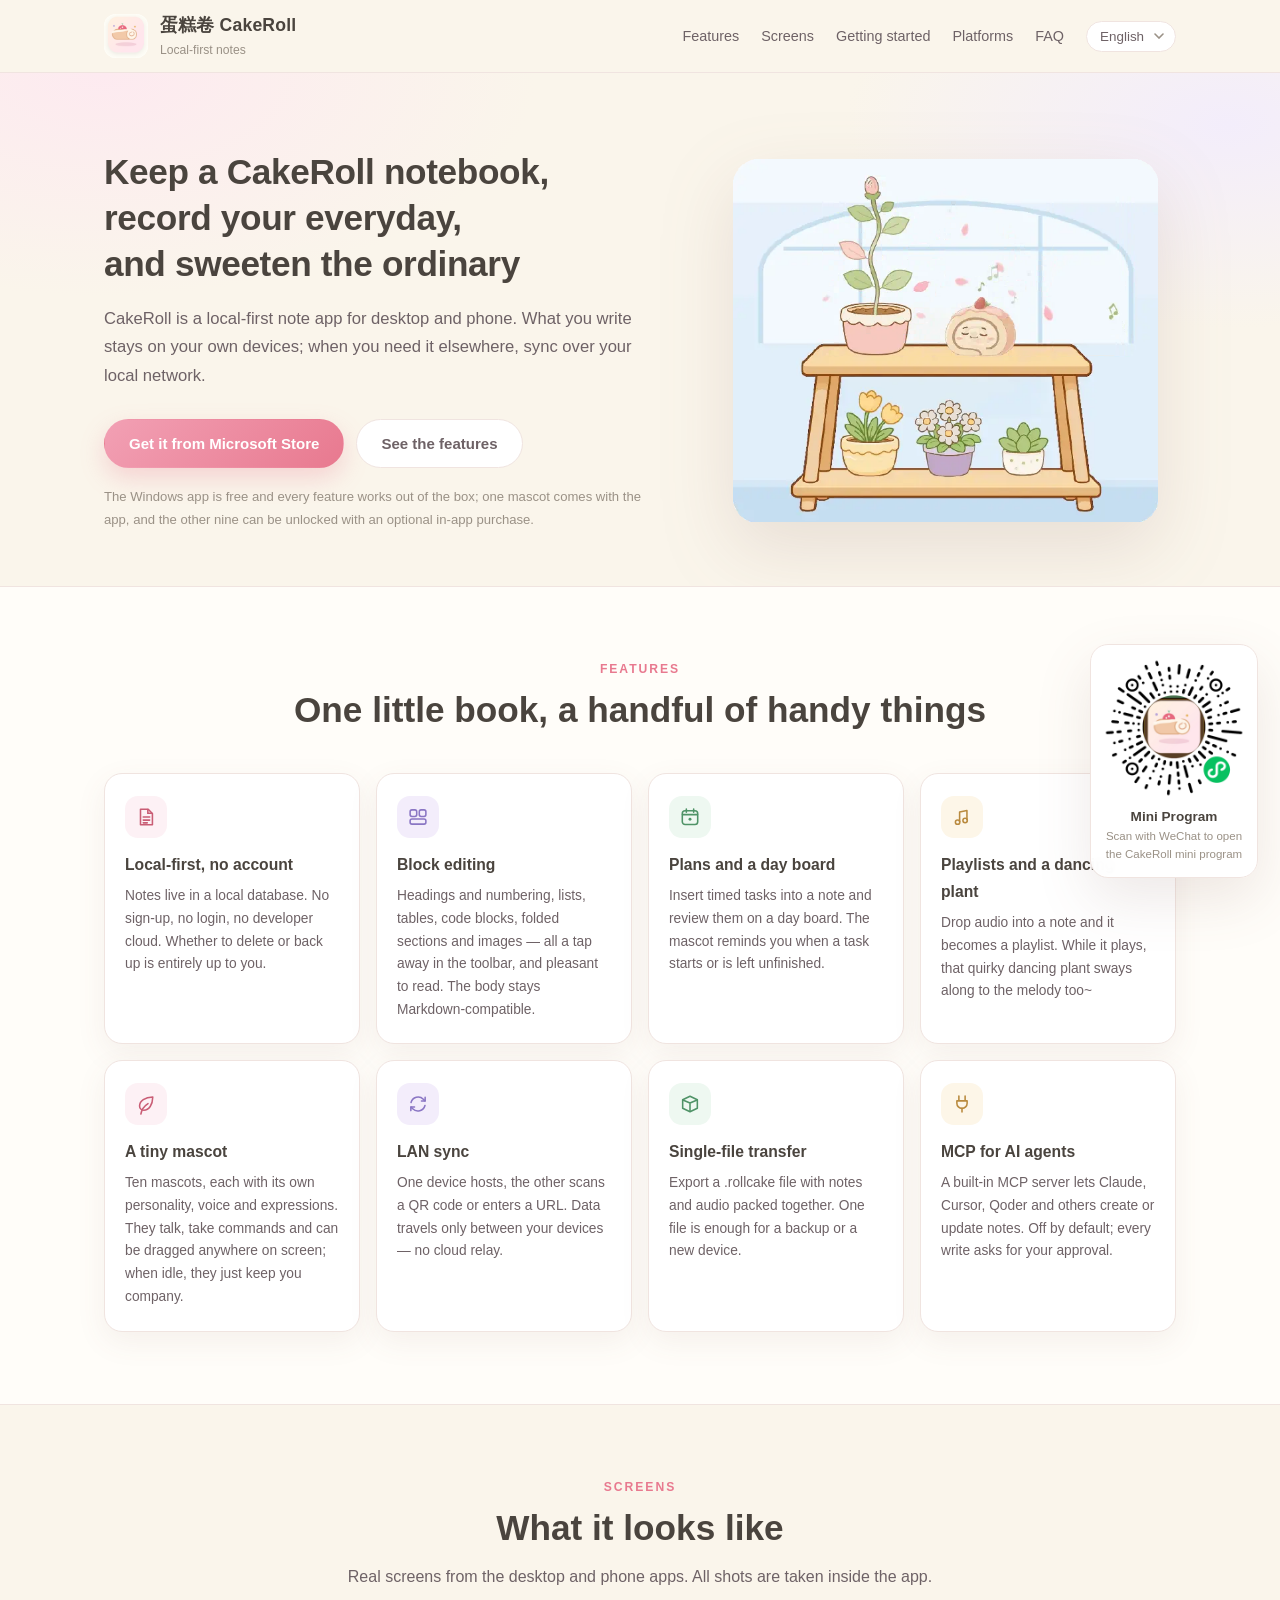
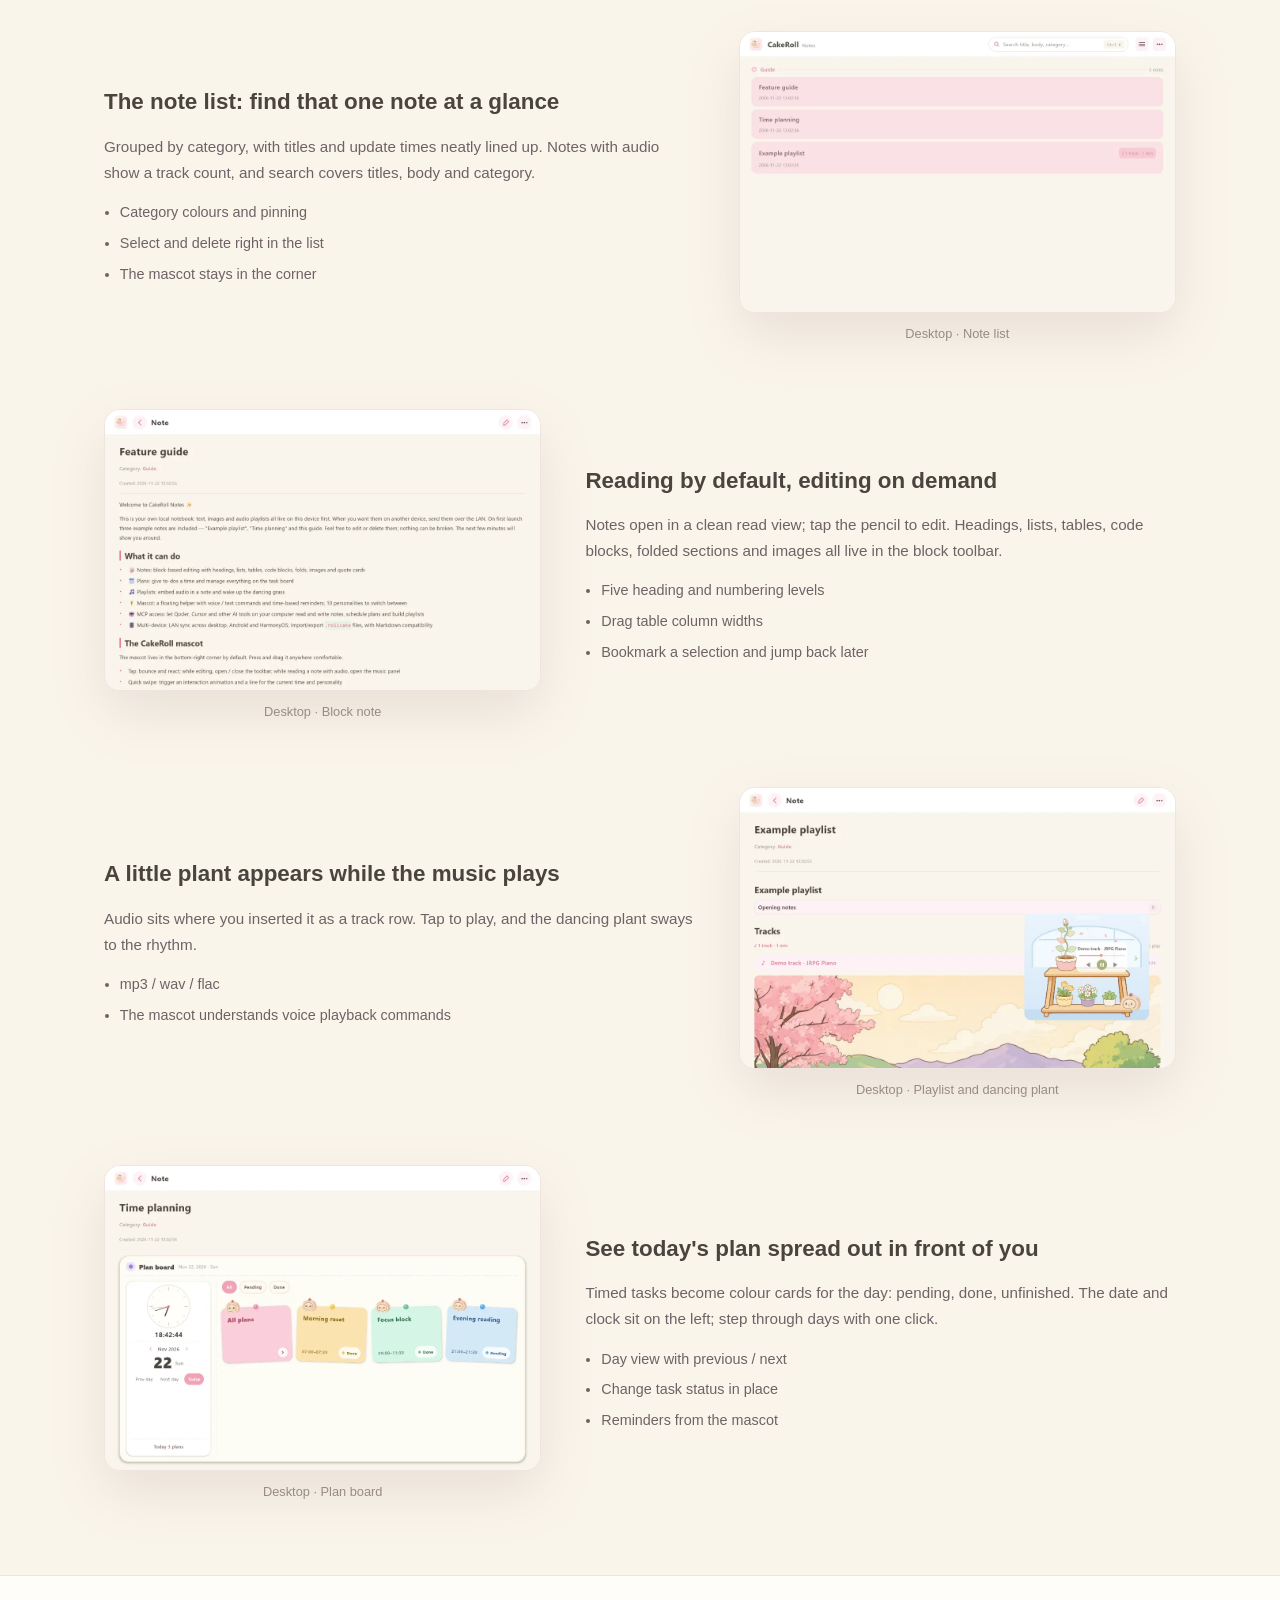
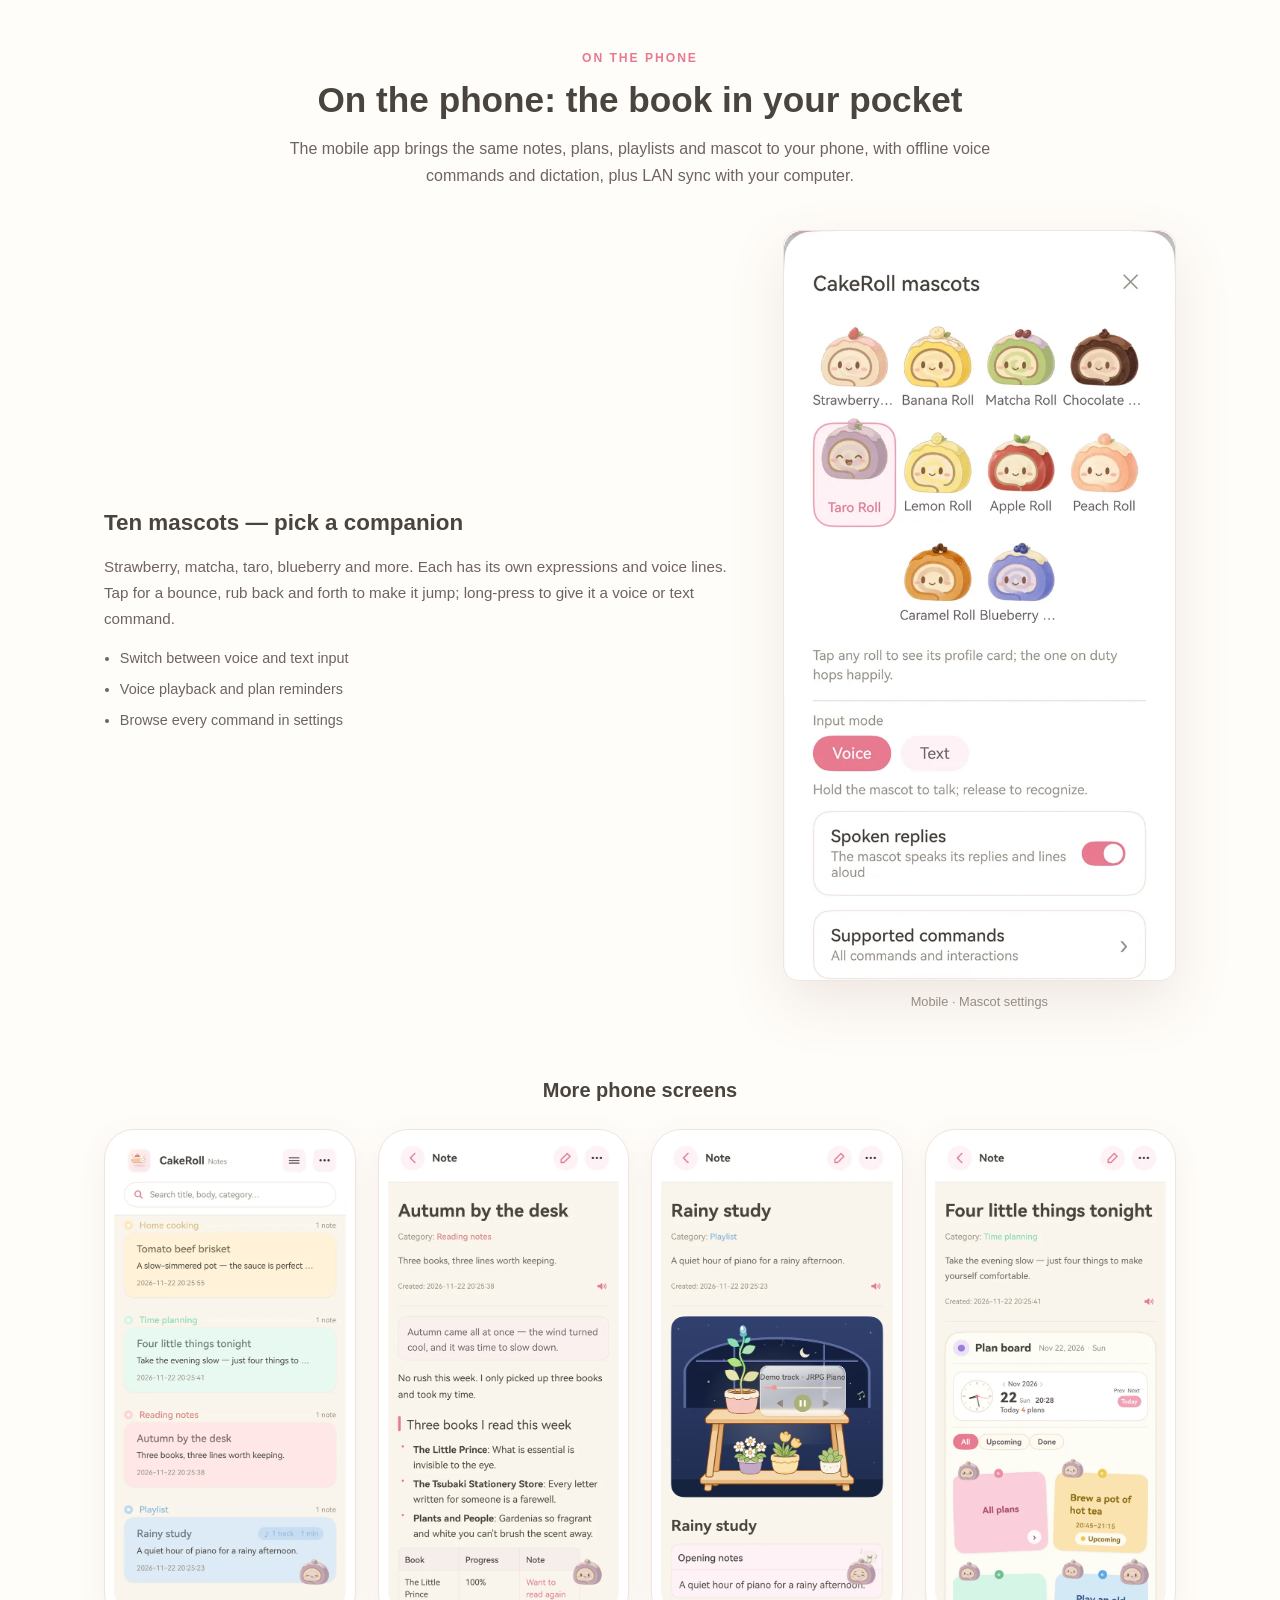
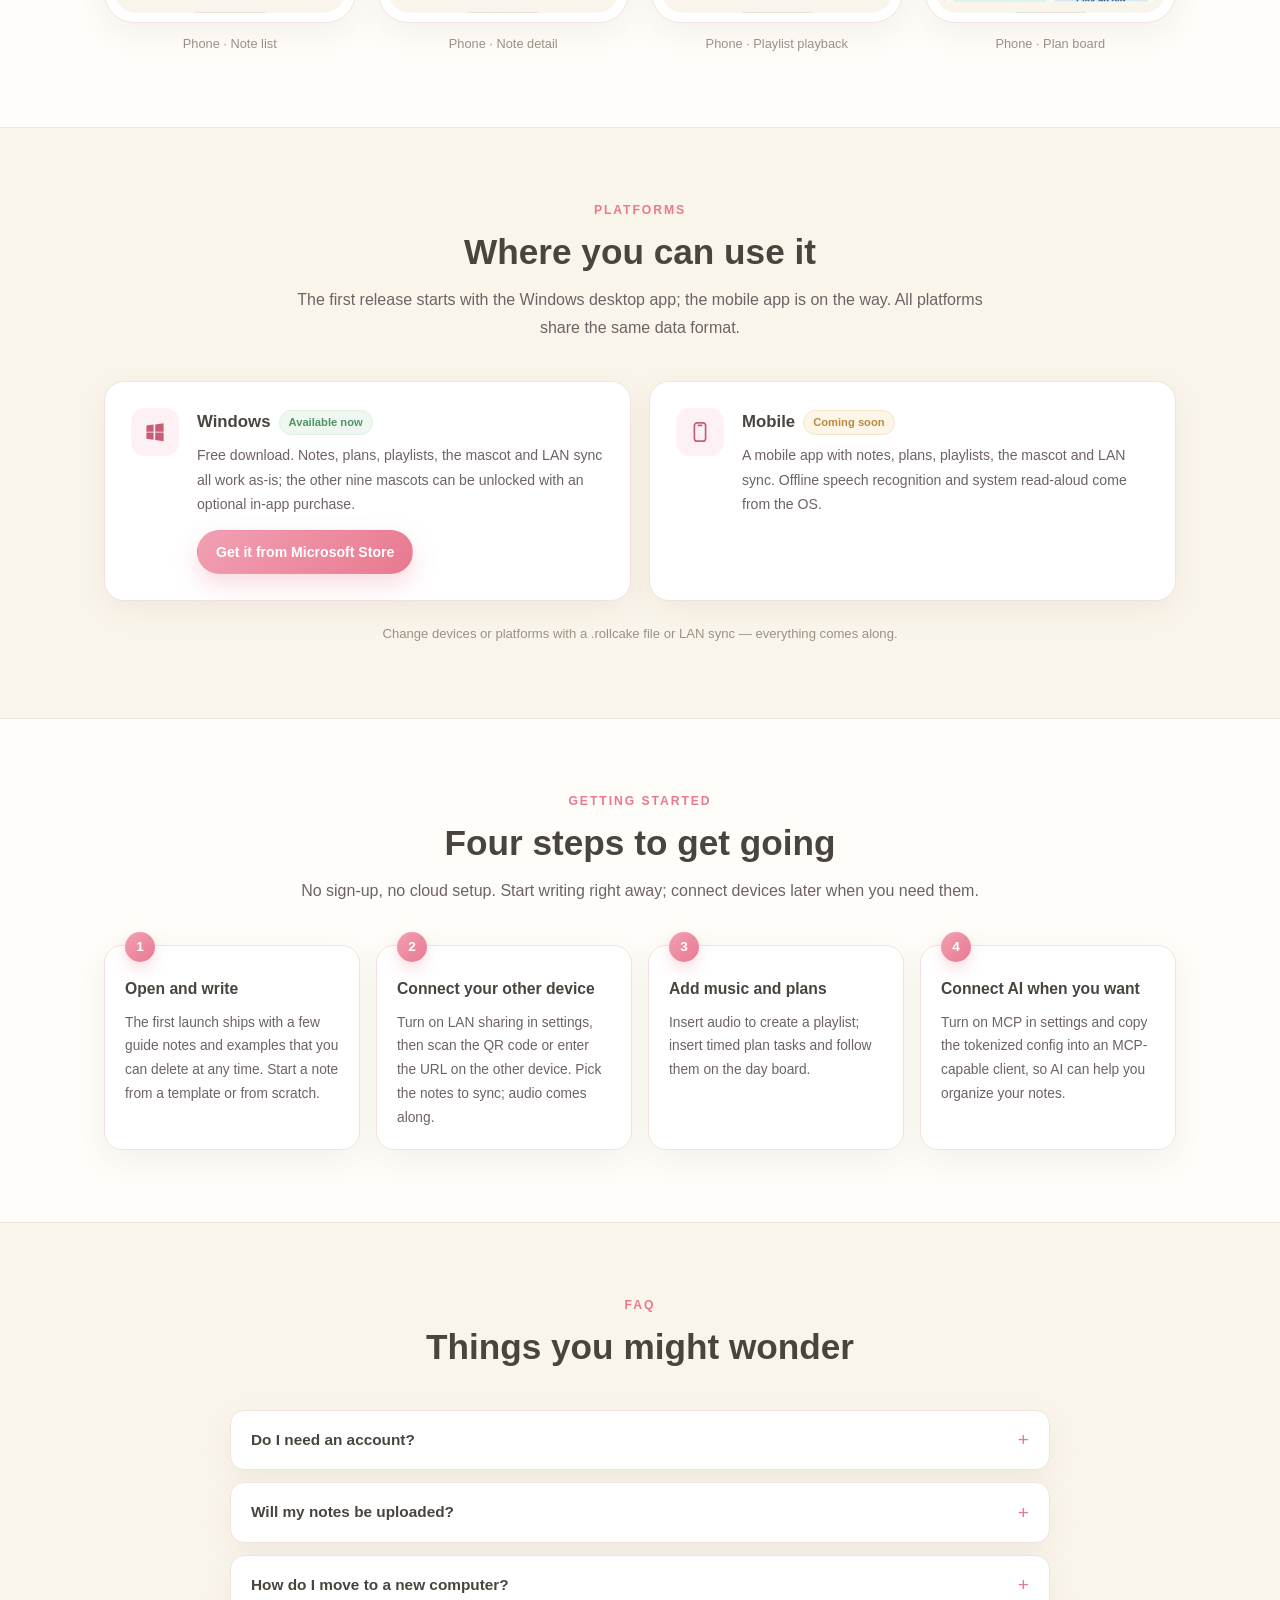
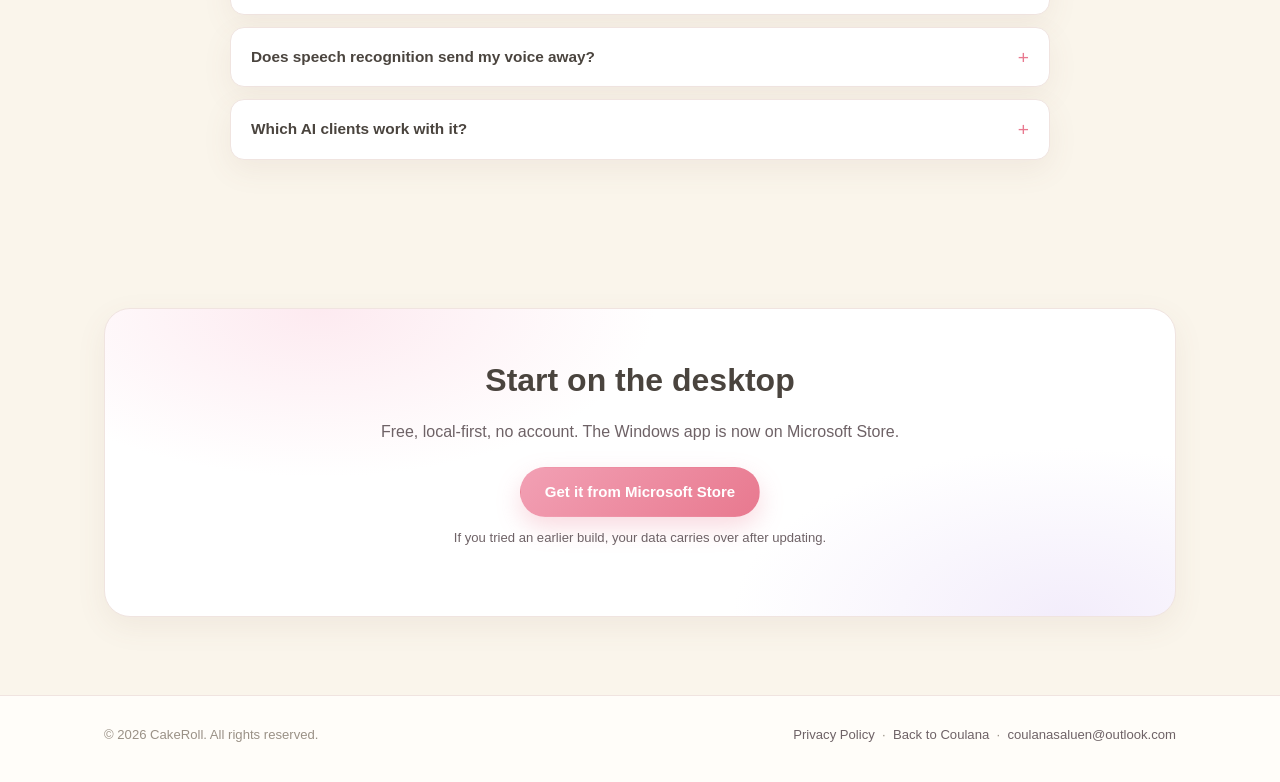
==== commit 6994ae59: "mini program" ====
--- a/cakeroll/index.html
+++ b/cakeroll/index.html
@@ -455,6 +455,12 @@
         </div>
     </footer>
 
+    <aside class="mini-program" aria-label="小程序扫码 / Mini Program">
+        <img src="shots/miniprogram-qr.png" alt="CakeRoll 小程序码" width="144" height="144" loading="lazy">
+        <strong data-i18n="mp_title">小程序扫码</strong>
+        <span data-i18n="mp_hint">微信扫一扫，打开蛋糕卷轻笔记</span>
+    </aside>
+
     <script src="js/i18n.js"></script>
 </body>
 
--- a/cakeroll/css/style.css
+++ b/cakeroll/css/style.css
@@ -837,6 +837,49 @@
     text-underline-offset: 2px;
 }
 
+/* Mini program QR */
+.mini-program {
+    position: fixed;
+    right: 22px;
+    bottom: 22px;
+    z-index: 45;
+    width: 168px;
+    padding: 12px 12px 14px;
+    background: rgba(255, 255, 255, 0.96);
+    backdrop-filter: blur(8px);
+    -webkit-backdrop-filter: blur(8px);
+    border: 1px solid var(--line);
+    border-radius: 18px;
+    box-shadow: var(--shadow-lg);
+    text-align: center;
+    transition: transform 0.18s ease, box-shadow 0.18s ease;
+}
+
+.mini-program:hover {
+    transform: translateY(-2px);
+}
+
+.mini-program img {
+    width: 100%;
+    height: auto;
+    border-radius: 12px;
+}
+
+.mini-program strong {
+    display: block;
+    margin-top: 8px;
+    font-size: 0.85rem;
+    line-height: 1.4;
+}
+
+.mini-program span {
+    display: block;
+    margin-top: 2px;
+    font-size: 0.72rem;
+    line-height: 1.5;
+    color: var(--weak);
+}
+
 /* Responsive */
 @media (max-width: 980px) {
     .hero .container {
@@ -923,4 +966,8 @@
     .privacy-card {
         padding: 24px 20px;
     }
+
+    .mini-program {
+        display: none;
+    }
 }
